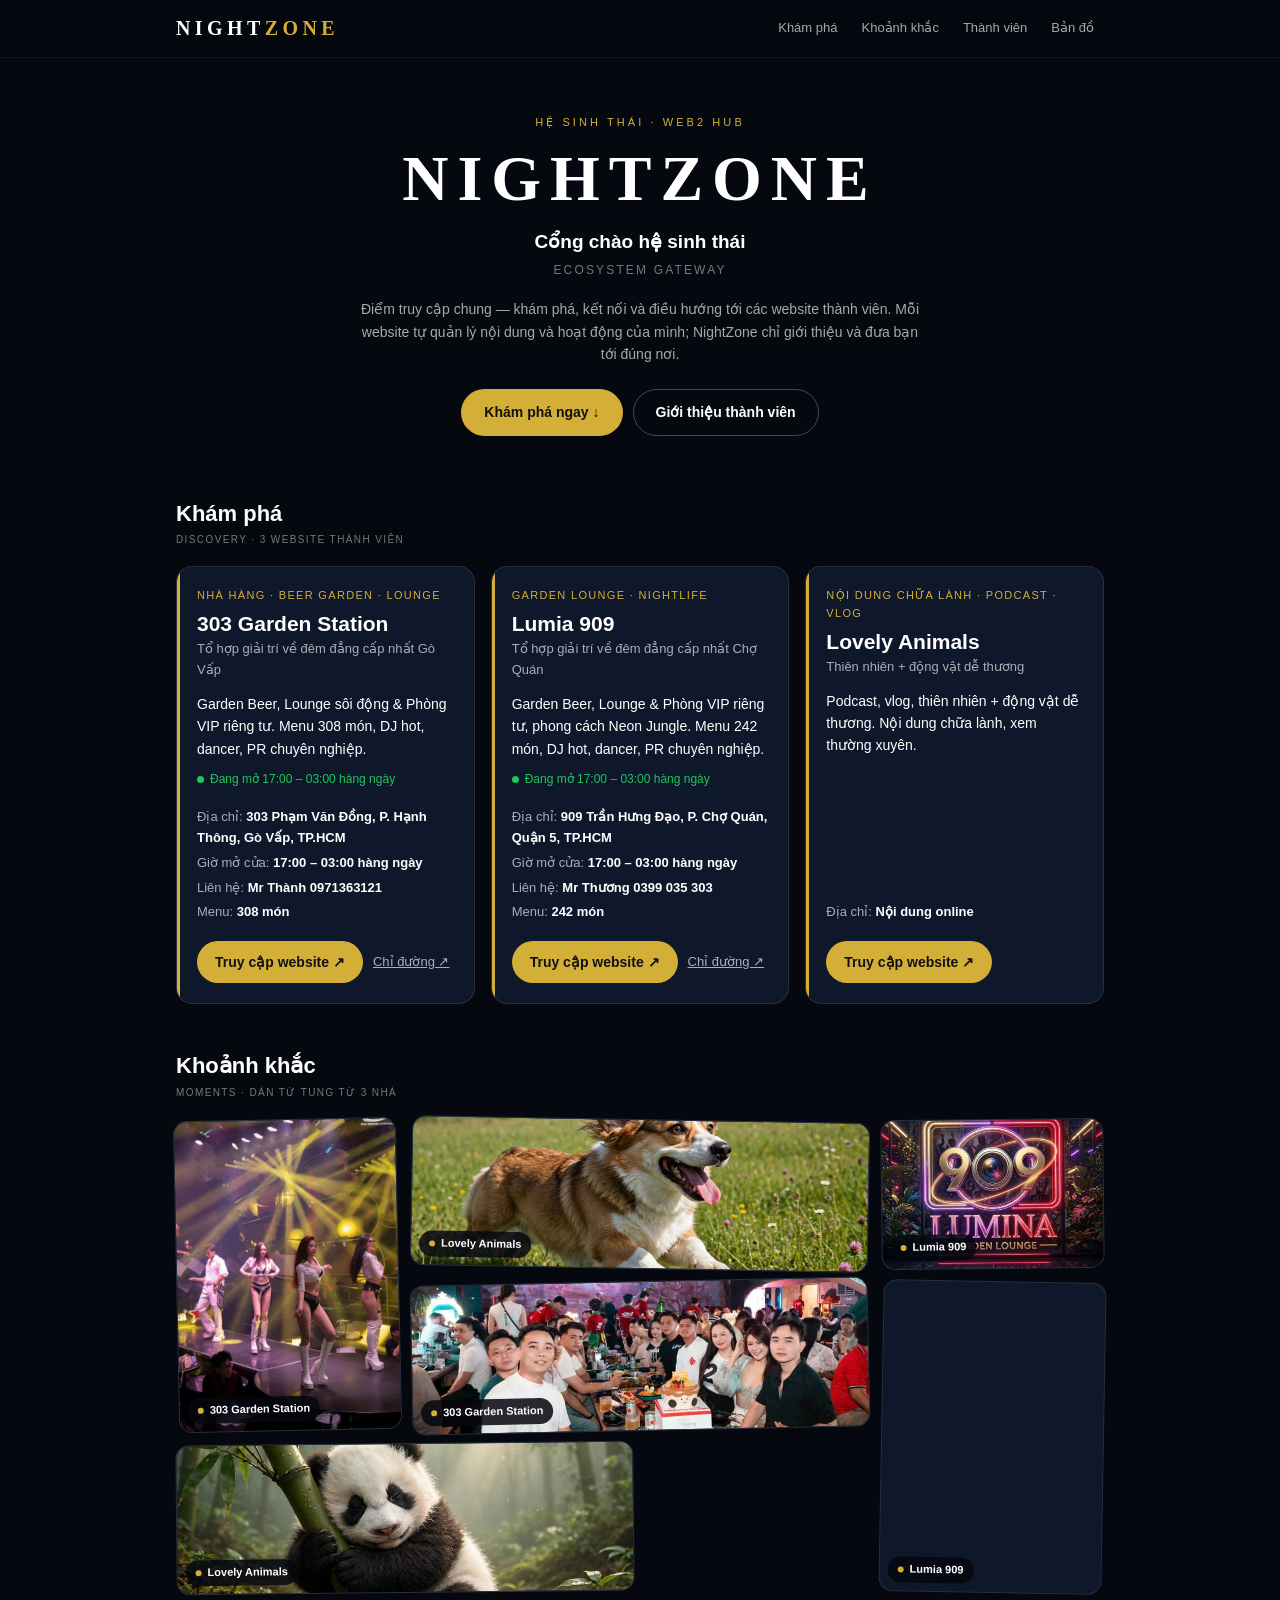
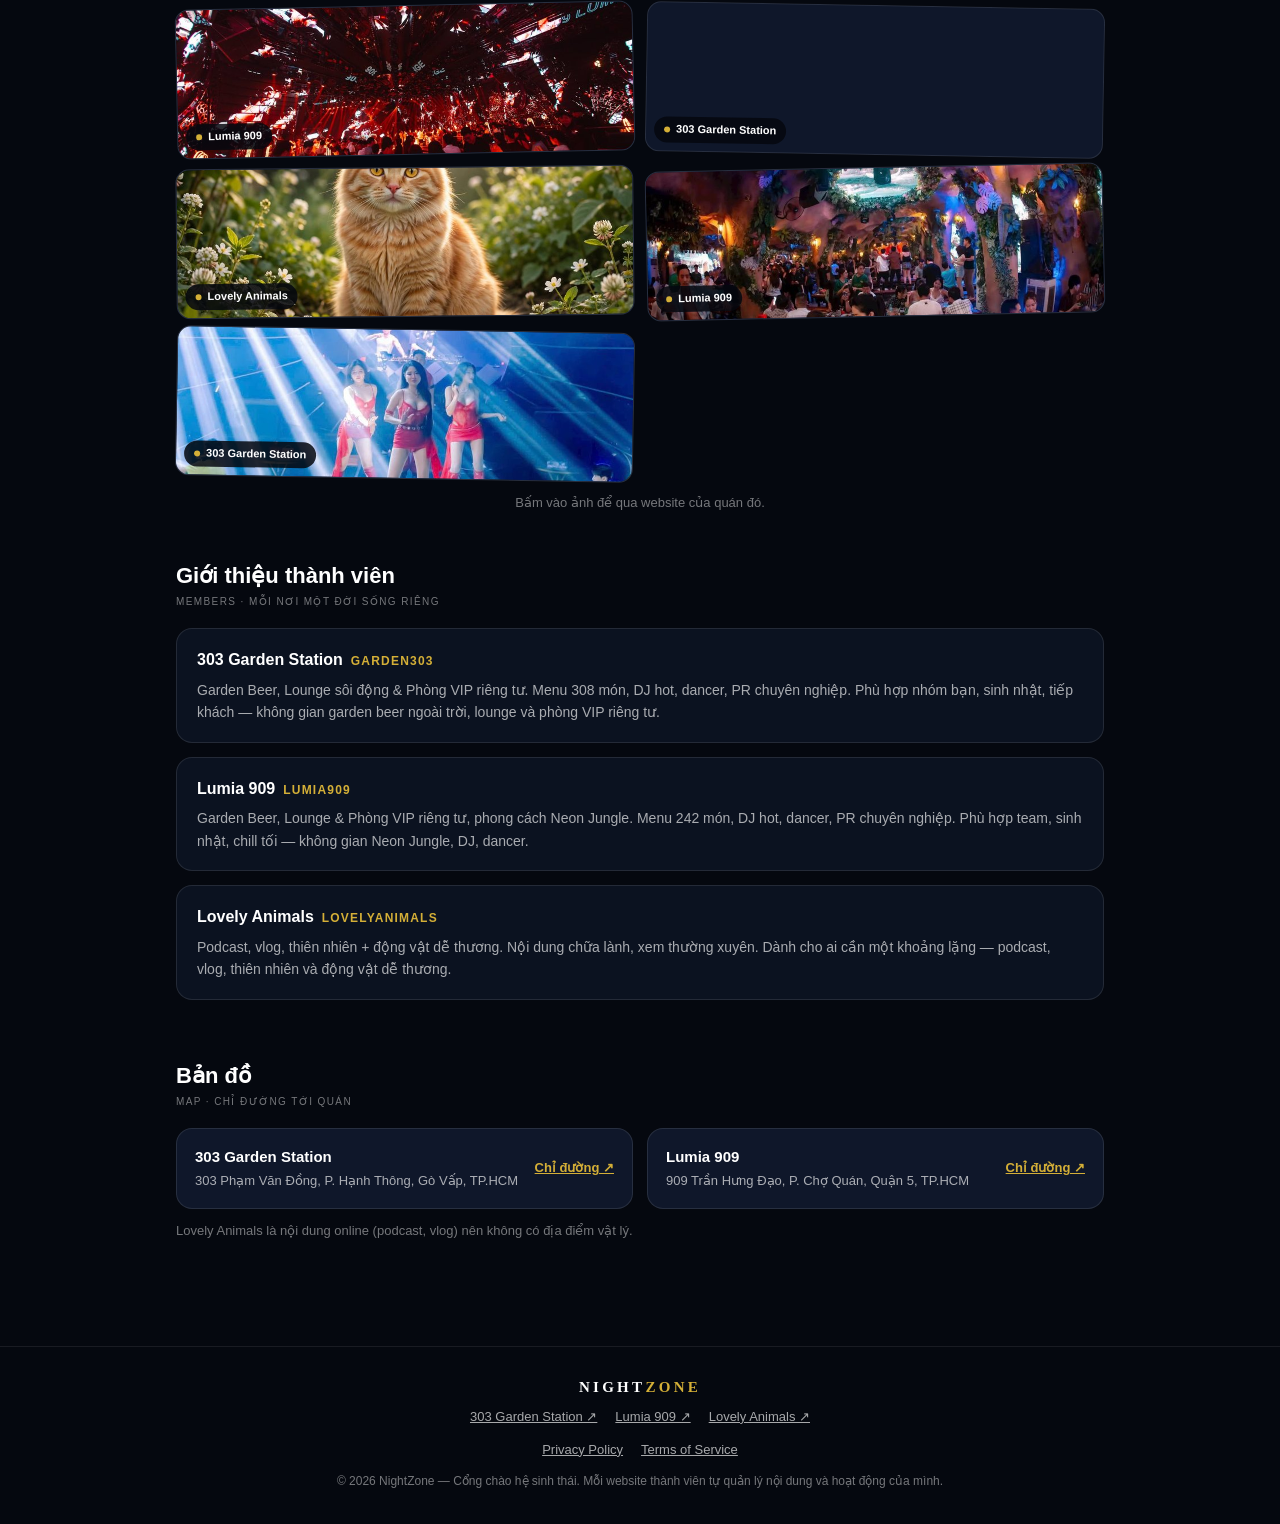
==== public/index.html @ 1393657a "NightZone T1: them collage Khoanh khac" ====
<!DOCTYPE html>
<html lang="vi">
<head>
<meta charset="UTF-8">
<meta name="viewport" content="width=device-width, initial-scale=1">
<title>NightZone — Cổng chào hệ sinh thái</title>
<meta name="description" content="NightZone là điểm truy cập chung — khám phá, kết nối và điều hướng tới 303 Garden Station, Lumia 909 và Lovely Animals.">
<meta property="og:title" content="NightZone — Cổng chào hệ sinh thái">
<meta property="og:description" content="Khám phá, kết nối và điều hướng tới 303 Garden Station, Lumia 909 và Lovely Animals.">
<meta property="og:type" content="website">
<link rel="icon" href="data:image/svg+xml,%3Csvg xmlns='http://www.w3.org/2000/svg' viewBox='0 0 64 64'%3E%3Crect width='64' height='64' rx='12' fill='%2305080f'/%3E%3Ctext x='32' y='42' font-family='Georgia,serif' font-size='26' font-weight='bold' fill='%23d4af37' text-anchor='middle'%3ENZ%3C/text%3E%3C/svg%3E">
<link rel="stylesheet" href="css/main.css">
</head>
<body>
<header class="nz-header">
  <div class="nz-header-inner">
    <a class="nz-logo" href="#">NIGHT<span>ZONE</span></a>
    <nav class="nz-nav">
      <a href="#kham-pha">Khám phá</a>
      <a href="#khoanh-khac">Khoảnh khắc</a>
      <a href="#thanh-vien">Thành viên</a>
      <a href="#ban-do">Bản đồ</a>
    </nav>
  </div>
</header>

<main class="nz-main">
  <!-- Hero -->
  <section class="nz-hero">
    <div class="nz-hero-eyebrow">Hệ sinh thái · Web2 Hub</div>
    <h1>NIGHTZONE</h1>
    <div class="nz-hero-tagline">Cổng chào hệ sinh thái</div>
    <div class="nz-hero-tagline-en">Ecosystem Gateway</div>
    <p class="nz-hero-intro">Điểm truy cập chung — khám phá, kết nối và điều hướng tới các website thành viên. Mỗi website tự quản lý nội dung và hoạt động của mình; NightZone chỉ giới thiệu và đưa bạn tới đúng nơi.</p>
    <div class="nz-hero-cta">
      <a class="nz-btn nz-btn-gold" href="#kham-pha">Khám phá ngay ↓</a>
      <a class="nz-btn nz-btn-ghost" href="#thanh-vien">Giới thiệu thành viên</a>
    </div>
  </section>

  <!-- Discovery: 3 member cards -->
  <section class="nz-section" id="kham-pha">
    <h2 class="nz-sec-title">Khám phá</h2>
    <div class="nz-sec-sub">Discovery · 3 website thành viên</div>
    <div class="nz-cards" id="nz-cards">
      <p style="color:rgba(255,255,255,.65);font-size:14px;">Đang tải danh sách thành viên…</p>
    </div>
  </section>

  <!-- Moments: scattered collage from the 3 members' libraries -->
  <section class="nz-section" id="khoanh-khac">
    <h2 class="nz-sec-title">Khoảnh khắc</h2>
    <div class="nz-sec-sub">Moments · Dán tứ tung từ 3 nhà</div>
    <div class="nz-collage" id="nz-collage"></div>
    <p class="nz-collage-note">Bấm vào ảnh để qua website của quán đó.</p>
  </section>

  <!-- Member introduction -->
  <section class="nz-section" id="thanh-vien">
    <h2 class="nz-sec-title">Giới thiệu thành viên</h2>
    <div class="nz-sec-sub">Members · Mỗi nơi một đời sống riêng</div>
    <div id="nz-intro"></div>
  </section>

  <!-- Map: simple Google Maps links for the 2 venues -->
  <section class="nz-section" id="ban-do">
    <h2 class="nz-sec-title">Bản đồ</h2>
    <div class="nz-sec-sub">Map · Chỉ đường tới quán</div>
    <div class="nz-map-list" id="nz-map-list"></div>
    <p class="nz-map-note">Lovely Animals là nội dung online (podcast, vlog) nên không có địa điểm vật lý.</p>
  </section>
</main>

<footer class="nz-footer">
  <div class="nz-footer-brand">NIGHT<span>ZONE</span></div>
  <div class="nz-footer-links">
    <a href="https://gardenstation303-mainnet.vercel.app" target="_blank" rel="noopener noreferrer">303 Garden Station ↗</a>
    <a href="https://lumia909.vercel.app" target="_blank" rel="noopener noreferrer">Lumia 909 ↗</a>
    <a href="https://tnkh160389githubio.vercel.app" target="_blank" rel="noopener noreferrer">Lovely Animals ↗</a>
  </div>
  <div class="nz-footer-links">
    <a href="privacy.html">Privacy Policy</a>
    <a href="terms.html">Terms of Service</a>
  </div>
  <p>© 2026 NightZone — Cổng chào hệ sinh thái. Mỗi website thành viên tự quản lý nội dung và hoạt động của mình.</p>
</footer>

<script src="js/main.js"></script>
</body>
</html>
---- public/css/main.css ----
/* NightZone Tầng 1 — Hub welcome gate.
   Custom CSS, NO Tailwind (no purge risk). Mobile-first.
   Neutral theme: dark navy base + calm gold accent.
   NOT Garden red, NOT Lumia neon jungle. */
:root {
  --bg: #05080f;
  --bg-soft: #0b1220;
  --card: #0f172a;
  --card-border: rgba(255, 255, 255, 0.10);
  --gold: #d4af37;
  --gold-soft: rgba(212, 175, 55, 0.14);
  --text: #ffffff;
  --muted: rgba(255, 255, 255, 0.65);
  --muted-2: rgba(255, 255, 255, 0.45);
  --green: #22c55e;
  --radius: 16px;
}
* { box-sizing: border-box; margin: 0; padding: 0; }
html { scroll-behavior: smooth; }
body {
  background-color: var(--bg);
  color: var(--text);
  font-family: -apple-system, BlinkMacSystemFont, "Segoe UI", Roboto, "Helvetica Neue", Arial, sans-serif;
  font-size: 15px;
  line-height: 1.6;
  -webkit-font-smoothing: antialiased;
}
a { color: inherit; text-decoration: none; }
a:focus-visible, button:focus-visible { outline: 2px solid var(--gold); outline-offset: 2px; }

/* ---------- Header ---------- */
.nz-header {
  position: sticky;
  top: 0;
  z-index: 50;
  background: rgba(5, 8, 15, 0.92);
  border-bottom: 1px solid rgba(255, 255, 255, 0.08);
}
.nz-header-inner {
  max-width: 960px;
  margin: 0 auto;
  padding: 12px 16px;
  display: flex;
  align-items: center;
  justify-content: space-between;
  gap: 12px;
}
.nz-logo {
  font-family: Georgia, "Times New Roman", serif;
  font-size: 20px;
  font-weight: 700;
  letter-spacing: 0.22em;
  color: var(--text);
  white-space: nowrap;
}
.nz-logo span { color: var(--gold); }
.nz-nav { display: flex; gap: 4px; }
.nz-nav a {
  padding: 6px 10px;
  border-radius: 999px;
  font-size: 13px;
  color: var(--muted);
}
.nz-nav a:hover { color: var(--text); background: rgba(255, 255, 255, 0.06); }

/* ---------- Layout ---------- */
.nz-main { max-width: 960px; margin: 0 auto; padding: 0 16px 48px; }
.nz-section { padding: 40px 0 8px; }
.nz-sec-title {
  font-size: 20px;
  font-weight: 700;
  line-height: 1.3;
  margin-bottom: 4px;
}
.nz-sec-sub {
  font-size: 10px;
  letter-spacing: 0.14em;
  text-transform: uppercase;
  color: var(--muted-2);
  margin-bottom: 18px;
}

/* ---------- Hero ---------- */
.nz-hero { text-align: center; padding: 56px 0 24px; }
.nz-hero-eyebrow {
  font-size: 11px;
  letter-spacing: 0.28em;
  text-transform: uppercase;
  color: var(--gold);
  margin-bottom: 14px;
}
.nz-hero h1 {
  font-family: Georgia, "Times New Roman", serif;
  font-size: 44px;
  line-height: 1.05;
  letter-spacing: 0.14em;
  font-weight: 700;
}
.nz-hero-tagline {
  margin-top: 14px;
  font-size: 17px;
  font-weight: 600;
}
.nz-hero-tagline-en {
  margin-top: 4px;
  font-size: 12px;
  letter-spacing: 0.18em;
  text-transform: uppercase;
  color: var(--muted-2);
}
.nz-hero-intro {
  margin: 18px auto 0;
  max-width: 560px;
  font-size: 14px;
  color: var(--muted);
}
.nz-hero-cta { margin-top: 24px; display: flex; gap: 10px; justify-content: center; flex-wrap: wrap; }
.nz-btn {
  display: inline-block;
  padding: 11px 22px;
  border-radius: 999px;
  font-size: 14px;
  font-weight: 600;
  border: 1px solid transparent;
  cursor: pointer;
}
.nz-btn-gold { background: var(--gold); color: #111111; }
.nz-btn-ghost { border-color: rgba(255, 255, 255, 0.25); color: var(--text); }
.nz-btn-ghost:hover { border-color: var(--gold); color: var(--gold); }

/* ---------- Member cards ---------- */
.nz-cards {
  display: grid;
  grid-template-columns: 1fr;
  gap: 16px;
}
.nz-card {
  background: var(--card);
  border: 1px solid var(--card-border);
  border-radius: var(--radius);
  padding: 20px;
  display: flex;
  flex-direction: column;
  position: relative;
  overflow: hidden;
}
.nz-card::before {
  content: "";
  position: absolute;
  left: 0; top: 0; bottom: 0;
  width: 3px;
  background: var(--gold);
}
.nz-card-cat {
  font-size: 11px;
  letter-spacing: 0.12em;
  text-transform: uppercase;
  color: var(--gold);
  margin-bottom: 6px;
}
.nz-card h3 { font-size: 21px; font-weight: 700; line-height: 1.25; }
.nz-card-tagline { font-size: 13px; color: var(--muted); margin-top: 2px; }
.nz-card-intro { font-size: 14px; color: var(--text); margin-top: 12px; flex: 1; }
.nz-card-facts { margin-top: 14px; font-size: 13px; color: var(--muted); }
.nz-card-facts div { margin-top: 4px; }
.nz-card-facts b { color: var(--text); font-weight: 600; }
.nz-card-actions { margin-top: 18px; display: flex; gap: 10px; flex-wrap: wrap; align-items: center; }
.nz-card-visit {
  display: inline-block;
  padding: 10px 18px;
  border-radius: 999px;
  background: var(--gold);
  color: #111111;
  font-size: 14px;
  font-weight: 700;
}
.nz-card-maps {
  font-size: 13px;
  color: var(--muted);
  text-decoration: underline;
}
.nz-card-maps:hover { color: var(--gold); }
.nz-open {
  display: inline-flex;
  align-items: center;
  gap: 6px;
  font-size: 12px;
  color: var(--green);
  margin-top: 10px;
}
.nz-open-dot {
  width: 7px; height: 7px;
  border-radius: 50%;
  background: var(--green);
  display: inline-block;
}

/* ---------- Member intro ---------- */
.nz-intro-block {
  background: var(--bg-soft);
  border: 1px solid var(--card-border);
  border-radius: var(--radius);
  padding: 18px 20px;
  margin-bottom: 14px;
}
.nz-intro-block h3 { font-size: 16px; font-weight: 700; }
.nz-intro-block h3 span { color: var(--gold); font-size: 12px; letter-spacing: 0.1em; text-transform: uppercase; margin-left: 8px; }
.nz-intro-block p { font-size: 14px; color: var(--muted); margin-top: 6px; }

/* ---------- Map ---------- */
.nz-map-list { display: grid; grid-template-columns: 1fr; gap: 14px; }
.nz-map-item {
  display: flex;
  align-items: center;
  justify-content: space-between;
  gap: 12px;
  background: var(--card);
  border: 1px solid var(--card-border);
  border-radius: var(--radius);
  padding: 16px 18px;
}
.nz-map-item h3 { font-size: 15px; font-weight: 700; }
.nz-map-item p { font-size: 13px; color: var(--muted); margin-top: 2px; }
.nz-map-link {
  flex-shrink: 0;
  font-size: 13px;
  font-weight: 600;
  color: var(--gold);
  text-decoration: underline;
  white-space: nowrap;
}
.nz-map-note { font-size: 13px; color: var(--muted-2); margin-top: 12px; }

/* ---------- Moments collage (scattered, playful) ---------- */
.nz-collage {
  display: grid;
  grid-template-columns: repeat(2, 1fr);
  grid-auto-rows: 120px;
  grid-auto-flow: dense;
  gap: 10px;
}
.nz-col-item {
  position: relative;
  display: block;
  overflow: hidden;
  border-radius: 14px;
  border: 1px solid var(--card-border);
  background: var(--card);
  transition: transform 0.25s ease;
}
.nz-col-item img, .nz-col-item video {
  width: 100%;
  height: 100%;
  object-fit: cover;
  display: block;
}
.nz-col-item.col-tall { grid-row: span 2; }
.nz-col-item.col-wide { grid-column: span 2; }
.nz-col-item:nth-child(3n+1) { transform: rotate(-1.2deg); }
.nz-col-item:nth-child(3n+2) { transform: rotate(1deg); }
.nz-col-item:nth-child(3n) { transform: rotate(-0.6deg); }
.nz-col-item:hover, .nz-col-item:focus-visible { transform: rotate(0deg) scale(1.02); z-index: 2; border-color: var(--gold); }
.nz-col-label {
  position: absolute;
  left: 8px;
  bottom: 8px;
  display: inline-flex;
  align-items: center;
  gap: 6px;
  padding: 4px 10px;
  border-radius: 999px;
  background: rgba(5, 8, 15, 0.85);
  color: var(--text);
  font-size: 11px;
  font-weight: 600;
  white-space: nowrap;
}
.nz-col-label::before {
  content: "";
  width: 6px;
  height: 6px;
  border-radius: 50%;
  background: var(--gold);
  flex-shrink: 0;
}
.nz-collage-note { font-size: 13px; color: var(--muted-2); margin-top: 14px; text-align: center; }

/* ---------- Footer ---------- */
.nz-footer {
  border-top: 1px solid rgba(255, 255, 255, 0.08);
  margin-top: 48px;
  padding: 28px 16px 32px;
  text-align: center;
}
.nz-footer-links { display: flex; gap: 18px; justify-content: center; flex-wrap: wrap; margin-bottom: 12px; }
.nz-footer-links a { font-size: 13px; color: var(--muted); text-decoration: underline; }
.nz-footer-links a:hover { color: var(--gold); }
.nz-footer p { font-size: 12px; color: var(--muted-2); }
.nz-footer-brand {
  font-family: Georgia, "Times New Roman", serif;
  letter-spacing: 0.22em;
  font-size: 15px;
  font-weight: 700;
  margin-bottom: 8px;
}
.nz-footer-brand span { color: var(--gold); }

/* ---------- Desktop ---------- */
@media (min-width: 768px) {
  body { font-size: 16px; }
  .nz-hero h1 { font-size: 64px; }
  .nz-hero-tagline { font-size: 19px; }
  .nz-cards { grid-template-columns: repeat(3, 1fr); }
  .nz-collage { grid-template-columns: repeat(4, 1fr); grid-auto-rows: 150px; gap: 12px; }
  .nz-map-list { grid-template-columns: repeat(2, 1fr); }
  .nz-sec-title { font-size: 22px; }
}
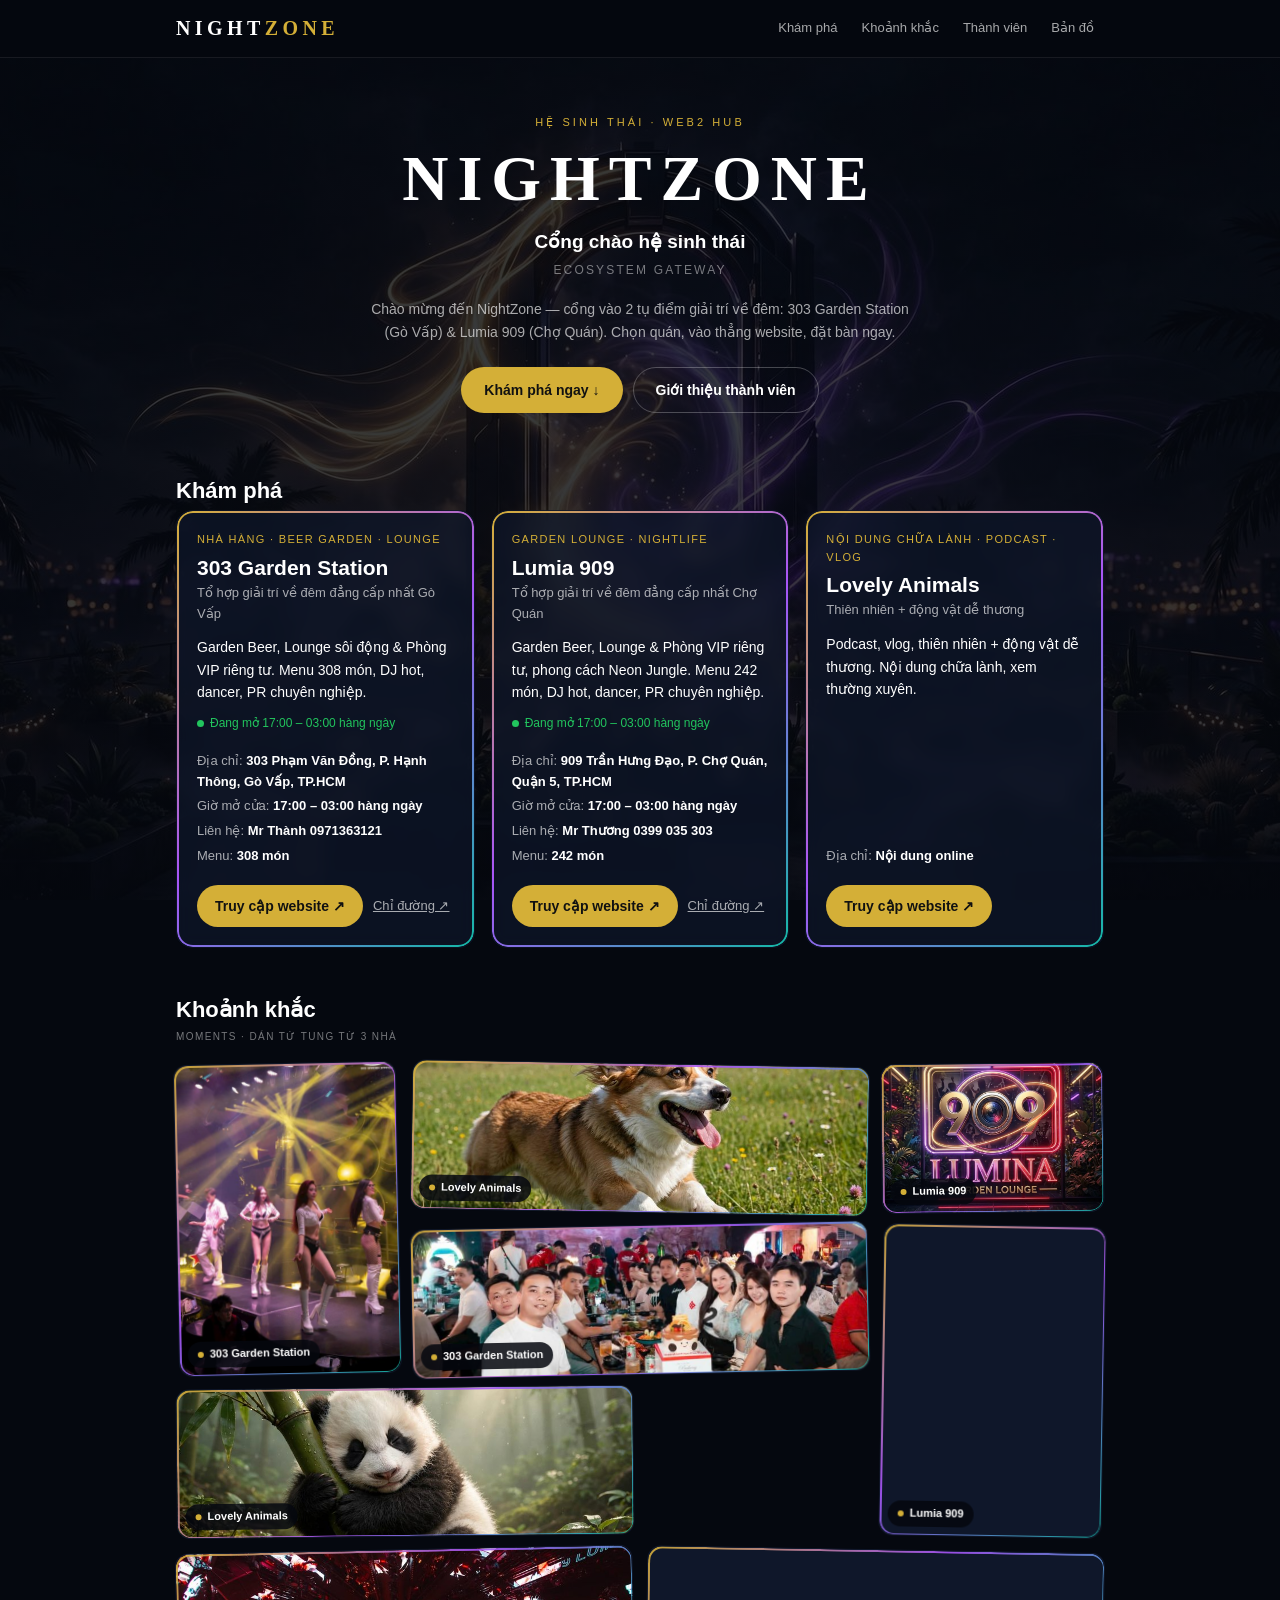
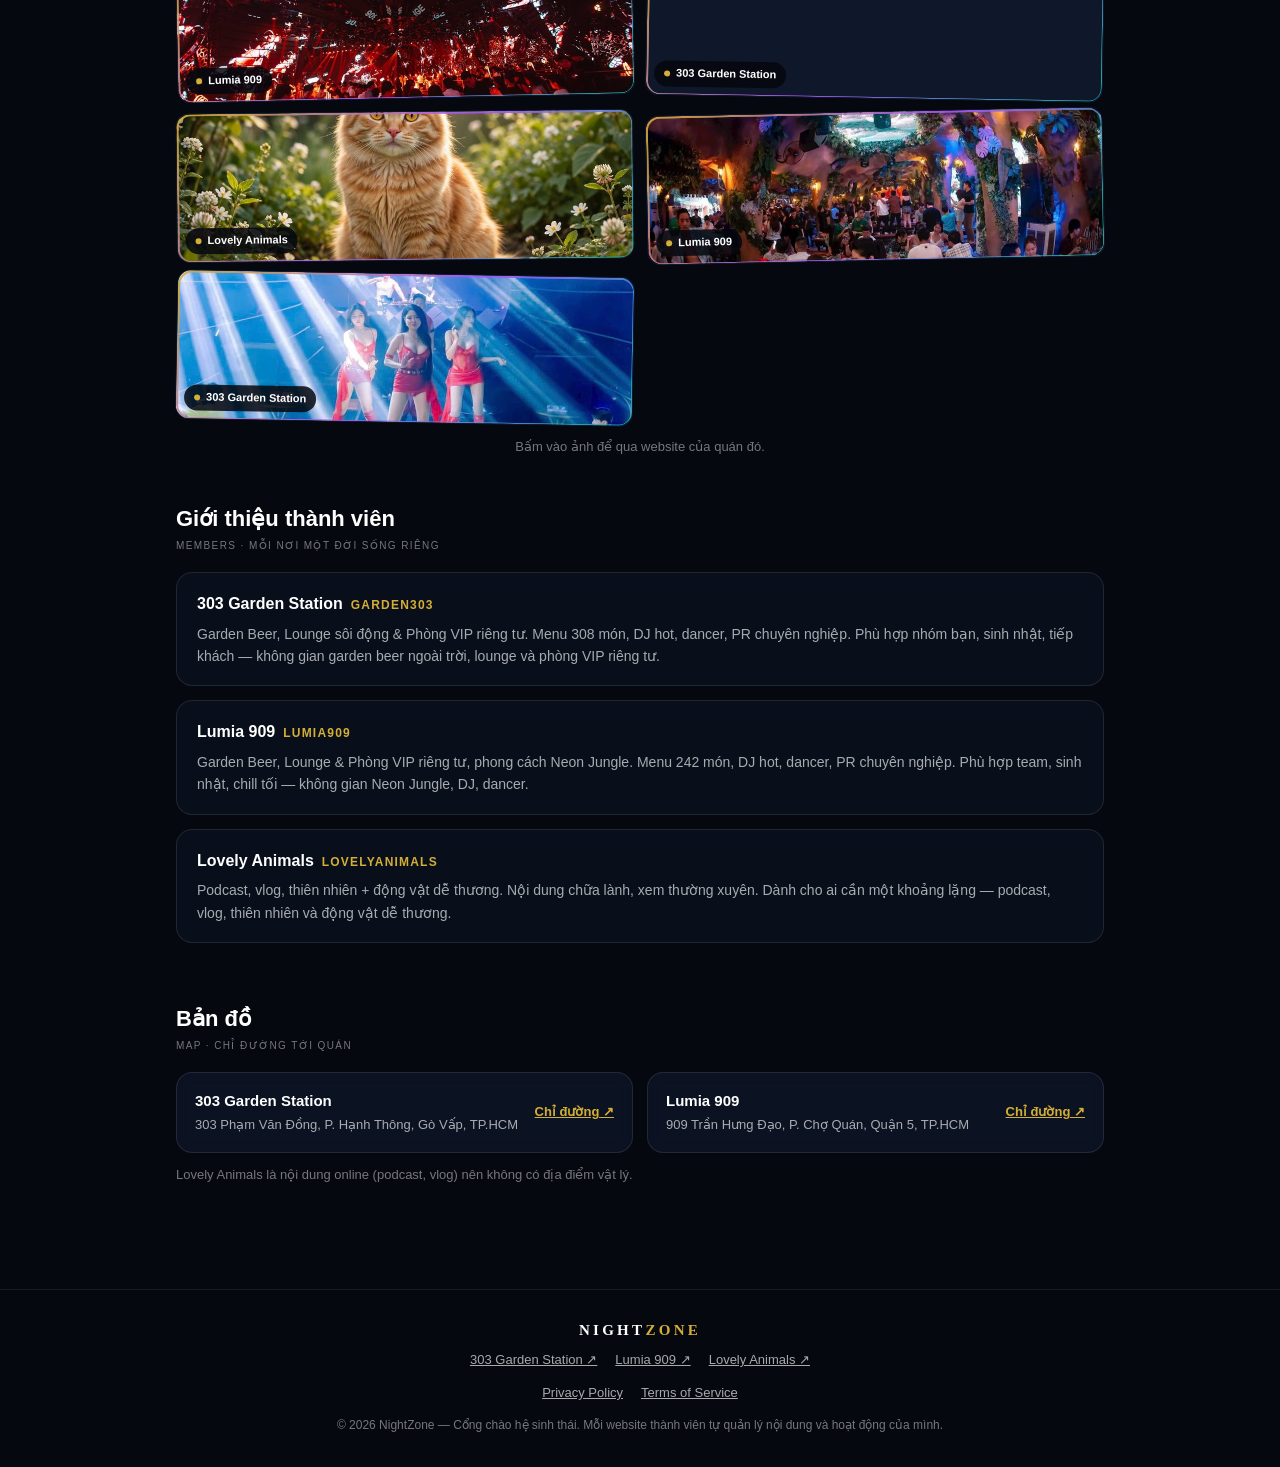
==== commit f7daab18: "NightZone T1: hinh nen + vien gradient + chao mung 2 quan + effect chu" ====
--- a/public/index.html
+++ b/public/index.html
@@ -31,7 +31,7 @@
     <h1>NIGHTZONE</h1>
     <div class="nz-hero-tagline">Cổng chào hệ sinh thái</div>
     <div class="nz-hero-tagline-en">Ecosystem Gateway</div>
-    <p class="nz-hero-intro">Điểm truy cập chung — khám phá, kết nối và điều hướng tới các website thành viên. Mỗi website tự quản lý nội dung và hoạt động của mình; NightZone chỉ giới thiệu và đưa bạn tới đúng nơi.</p>
+    <p class="nz-hero-intro">Chào mừng đến NightZone — cổng vào 2 tụ điểm giải trí về đêm: 303 Garden Station (Gò Vấp) &amp; Lumia 909 (Chợ Quán). Chọn quán, vào thẳng website, đặt bàn ngay.</p>
     <div class="nz-hero-cta">
       <a class="nz-btn nz-btn-gold" href="#kham-pha">Khám phá ngay ↓</a>
       <a class="nz-btn nz-btn-ghost" href="#thanh-vien">Giới thiệu thành viên</a>
@@ -41,7 +41,6 @@
   <!-- Discovery: 3 member cards -->
   <section class="nz-section" id="kham-pha">
     <h2 class="nz-sec-title">Khám phá</h2>
-    <div class="nz-sec-sub">Discovery · 3 website thành viên</div>
     <div class="nz-cards" id="nz-cards">
       <p style="color:rgba(255,255,255,.65);font-size:14px;">Đang tải danh sách thành viên…</p>
     </div>
--- a/public/css/main.css
+++ b/public/css/main.css
@@ -19,6 +19,11 @@
 html { scroll-behavior: smooth; }
 body {
   background-color: var(--bg);
+  background-image: linear-gradient(rgba(5, 8, 15, 0.80), rgba(5, 8, 15, 0.80)), url("../images/bg-nightzone.jpg");
+  background-size: cover;
+  background-position: center;
+  background-attachment: fixed;
+  background-repeat: no-repeat;
   color: var(--text);
   font-family: -apple-system, BlinkMacSystemFont, "Segoe UI", Roboto, "Helvetica Neue", Arial, sans-serif;
   font-size: 15px;
@@ -72,6 +77,11 @@
   line-height: 1.3;
   margin-bottom: 4px;
 }
+/* Section titles reveal on scroll (JS adds .reveal then .in via
+   IntersectionObserver). Hidden state is applied by JS only, so
+   no-JS still shows the titles. */
+.nz-sec-title.reveal { opacity: 0; transform: translateY(12px); transition: opacity 0.7s ease, transform 0.7s ease; }
+.nz-sec-title.reveal.in { opacity: 1; transform: translateY(0); }
 .nz-sec-sub {
   font-size: 10px;
   letter-spacing: 0.14em;
@@ -95,6 +105,12 @@
   line-height: 1.05;
   letter-spacing: 0.14em;
   font-weight: 700;
+  animation: nz-glow 4s ease-in-out infinite;
+}
+/* Gentle glow pulse + letter-spacing breathing (slow 4s cycle, no strobe). */
+@keyframes nz-glow {
+  0%, 100% { text-shadow: 0 0 16px rgba(212, 175, 55, 0.22); letter-spacing: 0.14em; }
+  50% { text-shadow: 0 0 34px rgba(212, 175, 55, 0.5); letter-spacing: 0.18em; }
 }
 .nz-hero-tagline {
   margin-top: 14px;
@@ -113,6 +129,12 @@
   max-width: 560px;
   font-size: 14px;
   color: var(--muted);
+  animation: nz-rise 0.9s ease-out both;
+}
+/* Welcome text fades in and slides up on load (once, moderate speed). */
+@keyframes nz-rise {
+  from { opacity: 0; transform: translateY(14px); }
+  to { opacity: 1; transform: translateY(0); }
 }
 .nz-hero-cta { margin-top: 24px; display: flex; gap: 10px; justify-content: center; flex-wrap: wrap; }
 .nz-btn {
@@ -135,8 +157,10 @@
   gap: 16px;
 }
 .nz-card {
-  background: var(--card);
-  border: 1px solid var(--card-border);
+  background: rgba(15, 23, 42, 0.72);
+  -webkit-backdrop-filter: blur(8px);
+  backdrop-filter: blur(8px);
+  border: 1px solid transparent;
   border-radius: var(--radius);
   padding: 20px;
   display: flex;
@@ -144,12 +168,20 @@
   position: relative;
   overflow: hidden;
 }
-.nz-card::before {
+/* Always-visible gradient border (Lumia ::after + mask technique).
+   Gold -> purple -> teal: neutral NightZone accent, kept consistent site-wide. */
+.nz-card::after {
   content: "";
   position: absolute;
-  left: 0; top: 0; bottom: 0;
-  width: 3px;
-  background: var(--gold);
+  inset: 0;
+  border-radius: var(--radius);
+  padding: 2px;
+  background: linear-gradient(135deg, #d4af37, #a855f7, #14b8a6);
+  -webkit-mask: linear-gradient(#fff 0 0) content-box, linear-gradient(#fff 0 0);
+  -webkit-mask-composite: xor;
+  mask: linear-gradient(#fff 0 0) content-box, linear-gradient(#fff 0 0);
+  mask-composite: exclude;
+  pointer-events: none;
 }
 .nz-card-cat {
   font-size: 11px;
@@ -197,7 +229,9 @@
 
 /* ---------- Member intro ---------- */
 .nz-intro-block {
-  background: var(--bg-soft);
+  background: rgba(11, 18, 32, 0.72);
+  -webkit-backdrop-filter: blur(8px);
+  backdrop-filter: blur(8px);
   border: 1px solid var(--card-border);
   border-radius: var(--radius);
   padding: 18px 20px;
@@ -214,7 +248,9 @@
   align-items: center;
   justify-content: space-between;
   gap: 12px;
-  background: var(--card);
+  background: rgba(15, 23, 42, 0.72);
+  -webkit-backdrop-filter: blur(8px);
+  backdrop-filter: blur(8px);
   border: 1px solid var(--card-border);
   border-radius: var(--radius);
   padding: 16px 18px;
@@ -244,9 +280,23 @@
   display: block;
   overflow: hidden;
   border-radius: 14px;
-  border: 1px solid var(--card-border);
+  border: 1px solid transparent;
   background: var(--card);
   transition: transform 0.25s ease;
+}
+/* Subtle always-visible gradient frame, same palette as the member cards. */
+.nz-col-item::after {
+  content: "";
+  position: absolute;
+  inset: 0;
+  border-radius: 14px;
+  padding: 1.5px;
+  background: linear-gradient(135deg, rgba(212, 175, 55, 0.9), rgba(168, 85, 247, 0.9), rgba(20, 184, 166, 0.9));
+  -webkit-mask: linear-gradient(#fff 0 0) content-box, linear-gradient(#fff 0 0);
+  -webkit-mask-composite: xor;
+  mask: linear-gradient(#fff 0 0) content-box, linear-gradient(#fff 0 0);
+  mask-composite: exclude;
+  pointer-events: none;
 }
 .nz-col-item img, .nz-col-item video {
   width: 100%;
@@ -259,7 +309,7 @@
 .nz-col-item:nth-child(3n+1) { transform: rotate(-1.2deg); }
 .nz-col-item:nth-child(3n+2) { transform: rotate(1deg); }
 .nz-col-item:nth-child(3n) { transform: rotate(-0.6deg); }
-.nz-col-item:hover, .nz-col-item:focus-visible { transform: rotate(0deg) scale(1.02); z-index: 2; border-color: var(--gold); }
+.nz-col-item:hover, .nz-col-item:focus-visible { transform: rotate(0deg) scale(1.02); z-index: 2; }
 .nz-col-label {
   position: absolute;
   left: 8px;
@@ -315,3 +365,11 @@
   .nz-map-list { grid-template-columns: repeat(2, 1fr); }
   .nz-sec-title { font-size: 22px; }
 }
+
+/* ---------- Reduced motion ---------- */
+@media (prefers-reduced-motion: reduce) {
+  html { scroll-behavior: auto; }
+  .nz-hero h1, .nz-hero-intro { animation: none; }
+  .nz-sec-title.reveal { opacity: 1; transform: none; transition: none; }
+  .nz-col-item { transition: none; }
+}
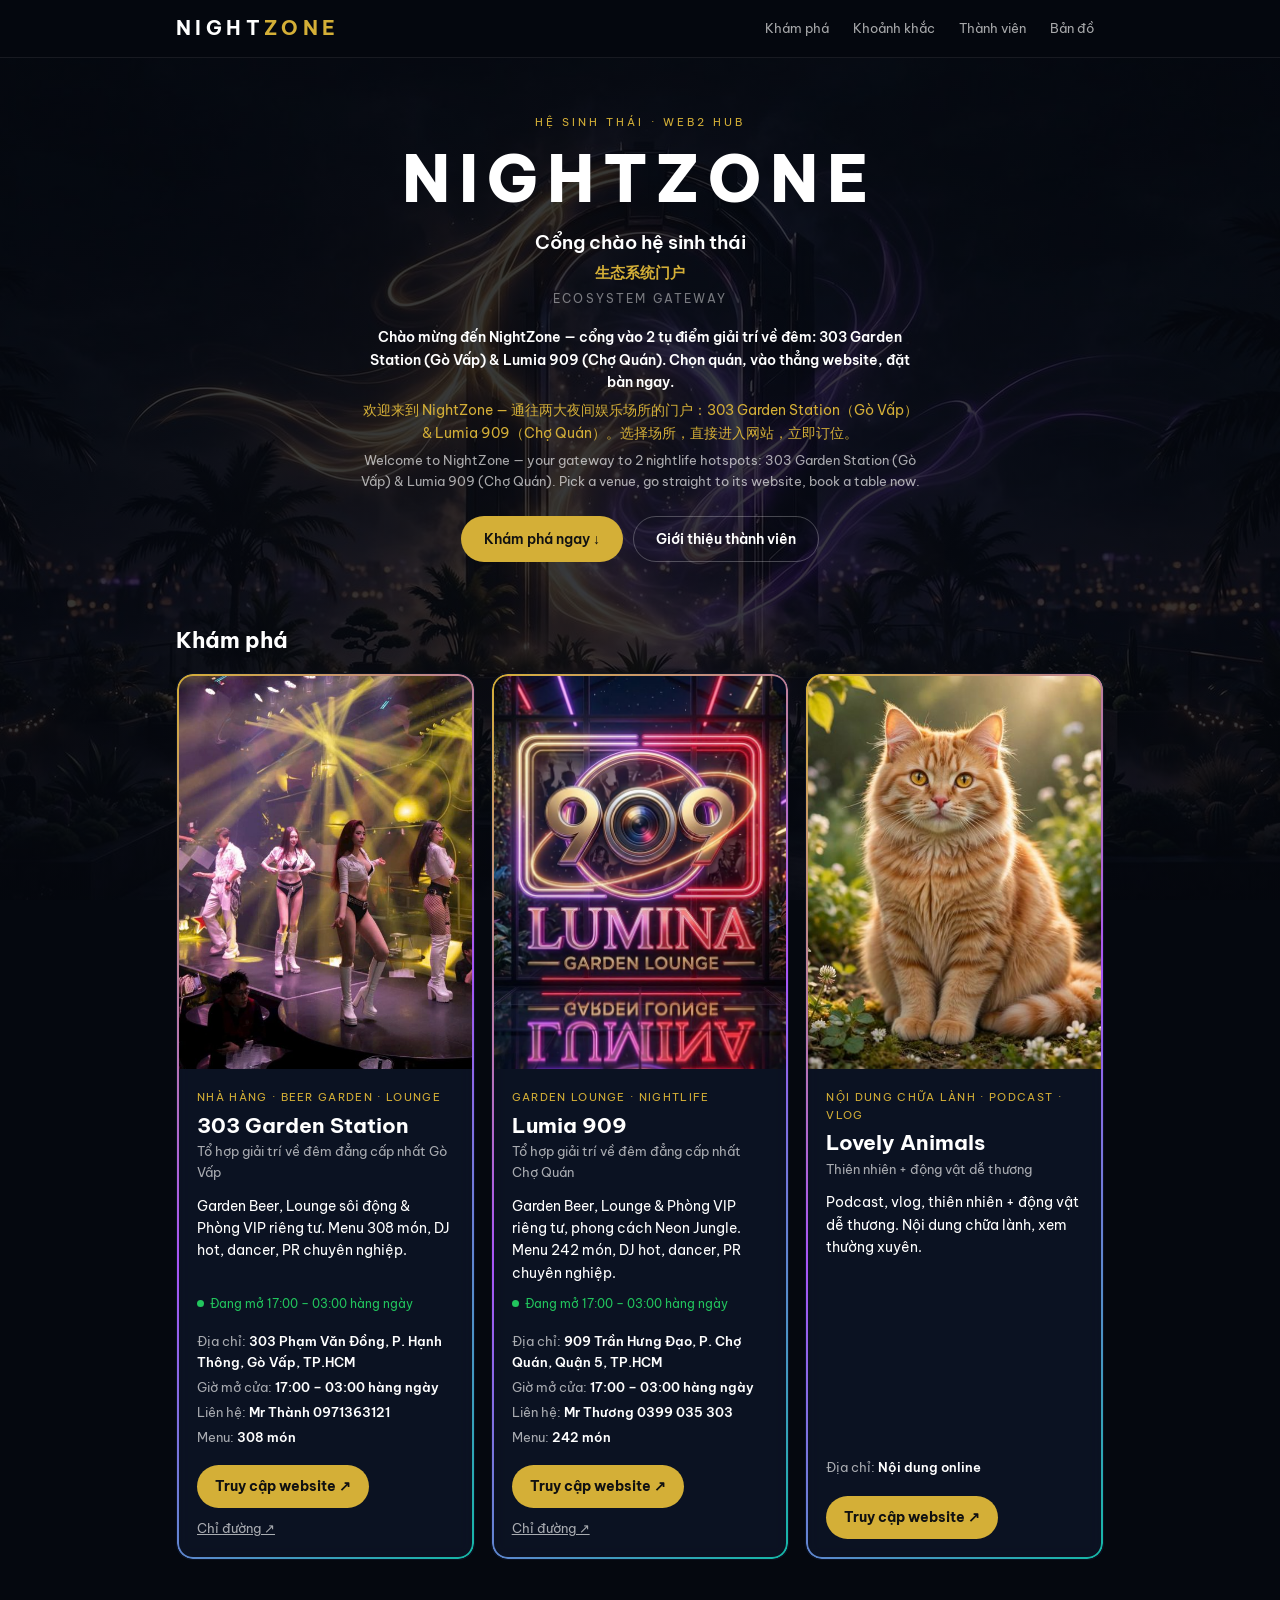
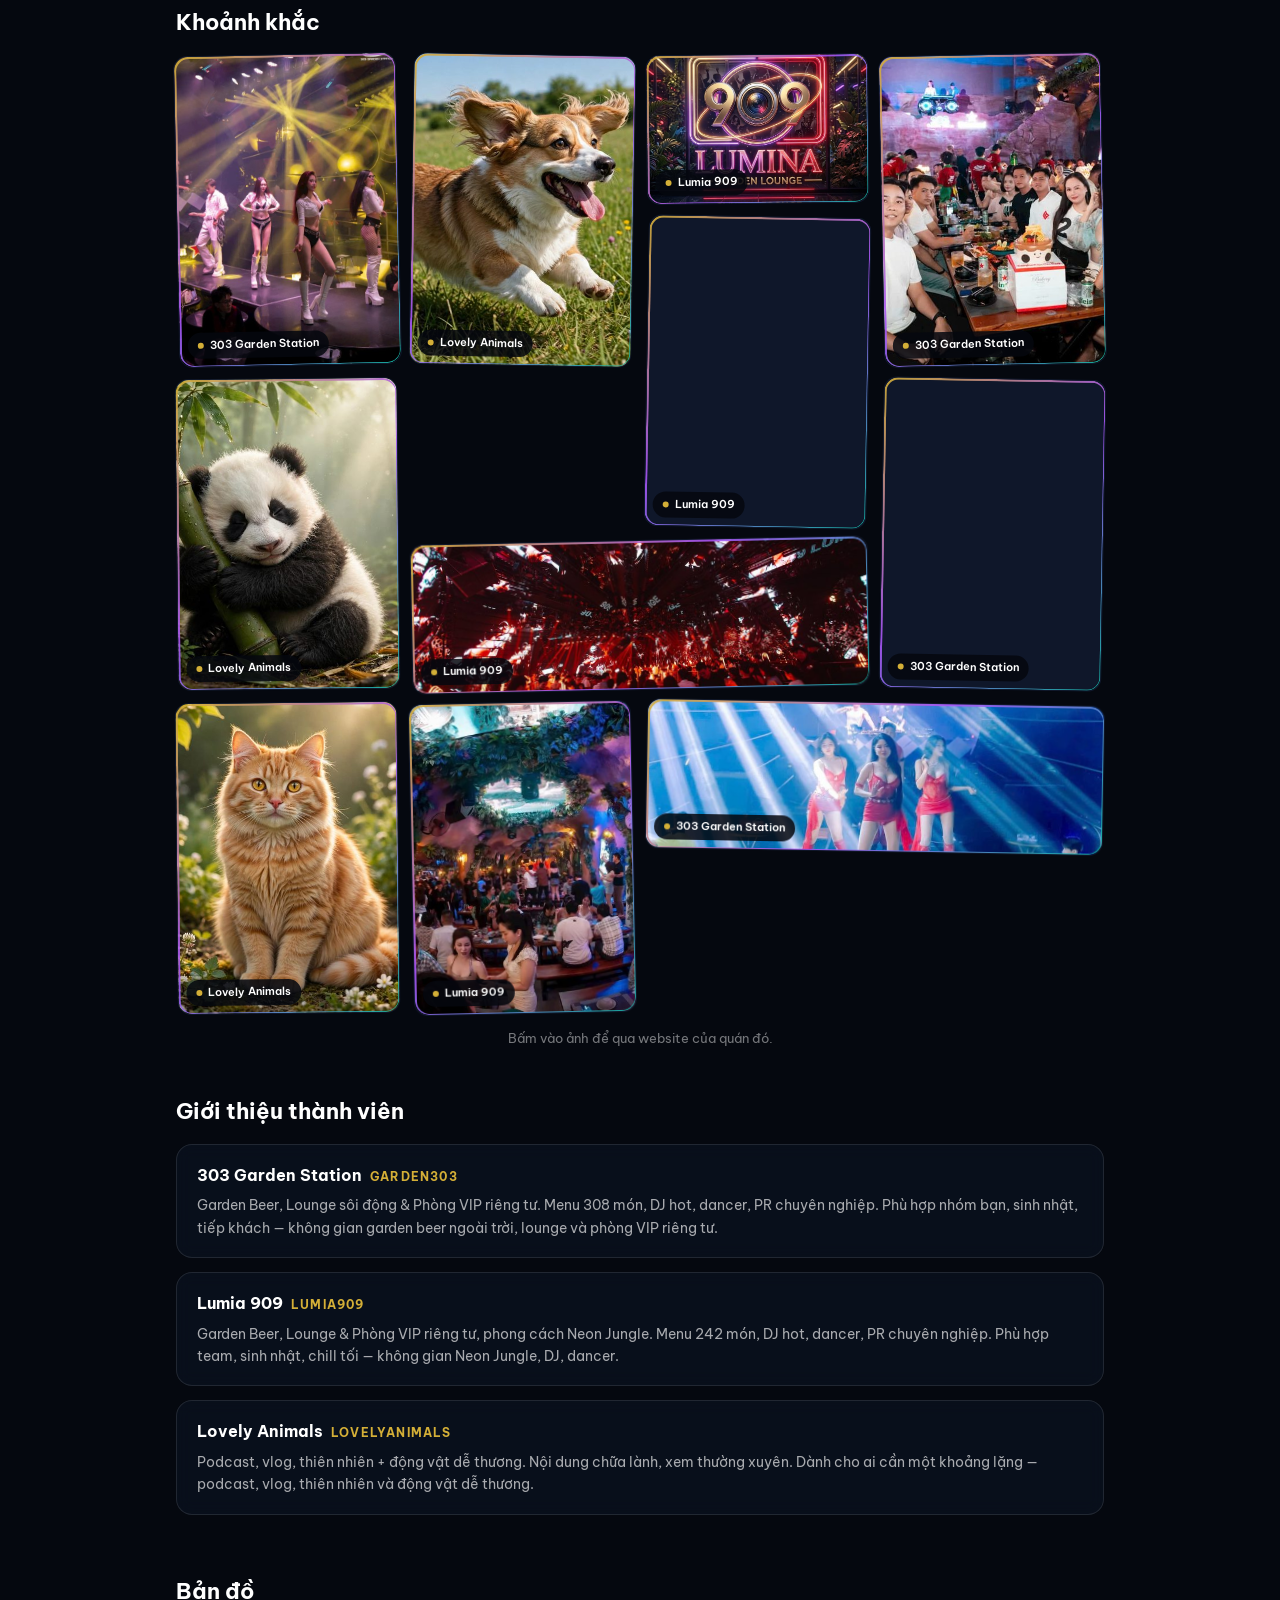
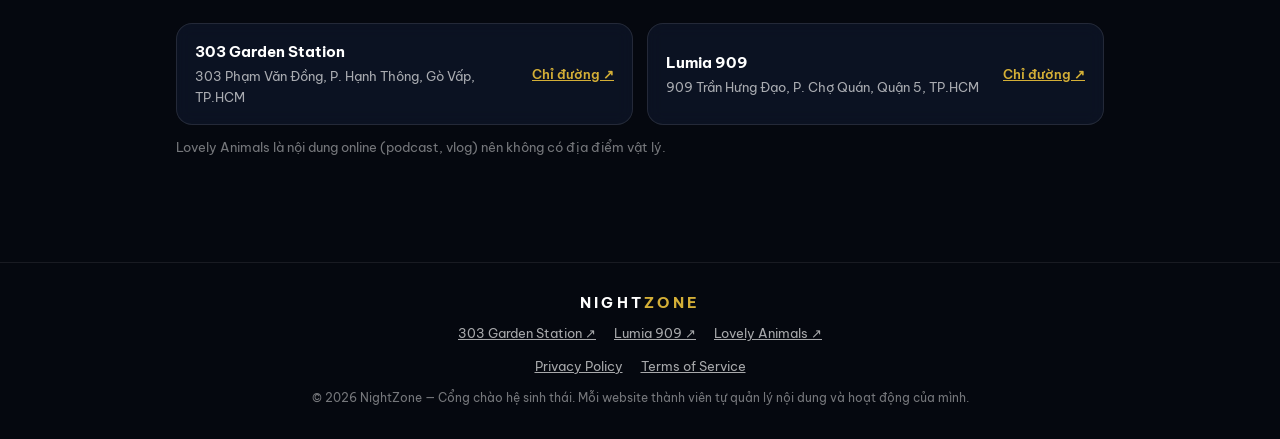
==== commit 6d64f9f7: "NightZone T1: banner doc + font moi + 3 ngon ngu" ====
--- a/public/index.html
+++ b/public/index.html
@@ -8,7 +8,10 @@
 <meta property="og:title" content="NightZone — Cổng chào hệ sinh thái">
 <meta property="og:description" content="Khám phá, kết nối và điều hướng tới 303 Garden Station, Lumia 909 và Lovely Animals.">
 <meta property="og:type" content="website">
-<link rel="icon" href="data:image/svg+xml,%3Csvg xmlns='http://www.w3.org/2000/svg' viewBox='0 0 64 64'%3E%3Crect width='64' height='64' rx='12' fill='%2305080f'/%3E%3Ctext x='32' y='42' font-family='Georgia,serif' font-size='26' font-weight='bold' fill='%23d4af37' text-anchor='middle'%3ENZ%3C/text%3E%3C/svg%3E">
+<link rel="icon" href="data:image/svg+xml,%3Csvg xmlns='http://www.w3.org/2000/svg' viewBox='0 0 64 64'%3E%3Crect width='64' height='64' rx='12' fill='%2305080f'/%3E%3Ctext x='32' y='42' font-family='Arial,sans-serif' font-size='26' font-weight='bold' fill='%23d4af37' text-anchor='middle'%3ENZ%3C/text%3E%3C/svg%3E">
+<link rel="preconnect" href="https://fonts.googleapis.com">
+<link rel="preconnect" href="https://fonts.gstatic.com" crossorigin>
+<link href="https://fonts.googleapis.com/css2?family=Be+Vietnam+Pro:wght@400;600;700;800&display=swap" rel="stylesheet">
 <link rel="stylesheet" href="css/main.css">
 </head>
 <body>
@@ -30,8 +33,13 @@
     <div class="nz-hero-eyebrow">Hệ sinh thái · Web2 Hub</div>
     <h1>NIGHTZONE</h1>
     <div class="nz-hero-tagline">Cổng chào hệ sinh thái</div>
+    <div class="nz-hero-tagline-cn">生态系统门户</div>
     <div class="nz-hero-tagline-en">Ecosystem Gateway</div>
-    <p class="nz-hero-intro">Chào mừng đến NightZone — cổng vào 2 tụ điểm giải trí về đêm: 303 Garden Station (Gò Vấp) &amp; Lumia 909 (Chợ Quán). Chọn quán, vào thẳng website, đặt bàn ngay.</p>
+    <div class="nz-hero-intro">
+      <span class="nz-intro-vi">Chào mừng đến NightZone — cổng vào 2 tụ điểm giải trí về đêm: 303 Garden Station (Gò Vấp) &amp; Lumia 909 (Chợ Quán). Chọn quán, vào thẳng website, đặt bàn ngay.</span>
+      <span class="nz-intro-cn">欢迎来到 NightZone — 通往两大夜间娱乐场所的门户：303 Garden Station（Gò Vấp）&amp; Lumia 909（Chợ Quán）。选择场所，直接进入网站，立即订位。</span>
+      <span class="nz-intro-en">Welcome to NightZone — your gateway to 2 nightlife hotspots: 303 Garden Station (Gò Vấp) &amp; Lumia 909 (Chợ Quán). Pick a venue, go straight to its website, book a table now.</span>
+    </div>
     <div class="nz-hero-cta">
       <a class="nz-btn nz-btn-gold" href="#kham-pha">Khám phá ngay ↓</a>
       <a class="nz-btn nz-btn-ghost" href="#thanh-vien">Giới thiệu thành viên</a>
@@ -49,7 +57,6 @@
   <!-- Moments: scattered collage from the 3 members' libraries -->
   <section class="nz-section" id="khoanh-khac">
     <h2 class="nz-sec-title">Khoảnh khắc</h2>
-    <div class="nz-sec-sub">Moments · Dán tứ tung từ 3 nhà</div>
     <div class="nz-collage" id="nz-collage"></div>
     <p class="nz-collage-note">Bấm vào ảnh để qua website của quán đó.</p>
   </section>
@@ -57,14 +64,12 @@
   <!-- Member introduction -->
   <section class="nz-section" id="thanh-vien">
     <h2 class="nz-sec-title">Giới thiệu thành viên</h2>
-    <div class="nz-sec-sub">Members · Mỗi nơi một đời sống riêng</div>
     <div id="nz-intro"></div>
   </section>
 
   <!-- Map: simple Google Maps links for the 2 venues -->
   <section class="nz-section" id="ban-do">
     <h2 class="nz-sec-title">Bản đồ</h2>
-    <div class="nz-sec-sub">Map · Chỉ đường tới quán</div>
     <div class="nz-map-list" id="nz-map-list"></div>
     <p class="nz-map-note">Lovely Animals là nội dung online (podcast, vlog) nên không có địa điểm vật lý.</p>
   </section>
--- a/public/css/main.css
+++ b/public/css/main.css
@@ -25,7 +25,7 @@
   background-attachment: fixed;
   background-repeat: no-repeat;
   color: var(--text);
-  font-family: -apple-system, BlinkMacSystemFont, "Segoe UI", Roboto, "Helvetica Neue", Arial, sans-serif;
+  font-family: "Be Vietnam Pro", -apple-system, BlinkMacSystemFont, "Segoe UI", Roboto, "Helvetica Neue", Arial, sans-serif;
   font-size: 15px;
   line-height: 1.6;
   -webkit-font-smoothing: antialiased;
@@ -51,7 +51,6 @@
   gap: 12px;
 }
 .nz-logo {
-  font-family: Georgia, "Times New Roman", serif;
   font-size: 20px;
   font-weight: 700;
   letter-spacing: 0.22em;
@@ -75,21 +74,13 @@
   font-size: 20px;
   font-weight: 700;
   line-height: 1.3;
-  margin-bottom: 4px;
+  margin-bottom: 18px;
 }
 /* Section titles reveal on scroll (JS adds .reveal then .in via
    IntersectionObserver). Hidden state is applied by JS only, so
    no-JS still shows the titles. */
 .nz-sec-title.reveal { opacity: 0; transform: translateY(12px); transition: opacity 0.7s ease, transform 0.7s ease; }
 .nz-sec-title.reveal.in { opacity: 1; transform: translateY(0); }
-.nz-sec-sub {
-  font-size: 10px;
-  letter-spacing: 0.14em;
-  text-transform: uppercase;
-  color: var(--muted-2);
-  margin-bottom: 18px;
-}
-
 /* ---------- Hero ---------- */
 .nz-hero { text-align: center; padding: 56px 0 24px; }
 .nz-hero-eyebrow {
@@ -100,11 +91,10 @@
   margin-bottom: 14px;
 }
 .nz-hero h1 {
-  font-family: Georgia, "Times New Roman", serif;
   font-size: 44px;
   line-height: 1.05;
   letter-spacing: 0.14em;
-  font-weight: 700;
+  font-weight: 800;
   animation: nz-glow 4s ease-in-out infinite;
 }
 /* Gentle glow pulse + letter-spacing breathing (slow 4s cycle, no strobe). */
@@ -116,6 +106,12 @@
   margin-top: 14px;
   font-size: 17px;
   font-weight: 600;
+}
+.nz-hero-tagline-cn {
+  margin-top: 4px;
+  font-size: 15px;
+  font-weight: 600;
+  color: var(--gold);
 }
 .nz-hero-tagline-en {
   margin-top: 4px;
@@ -128,9 +124,13 @@
   margin: 18px auto 0;
   max-width: 560px;
   font-size: 14px;
-  color: var(--muted);
   animation: nz-rise 0.9s ease-out both;
 }
+/* Trilingual welcome: VI white bold / CN gold / EN muted, one line each. */
+.nz-hero-intro span { display: block; }
+.nz-intro-vi { color: var(--text); font-weight: 600; }
+.nz-intro-cn { color: var(--gold); margin-top: 6px; }
+.nz-intro-en { color: var(--muted); font-size: 13px; margin-top: 6px; }
 /* Welcome text fades in and slides up on load (once, moderate speed). */
 @keyframes nz-rise {
   from { opacity: 0; transform: translateY(14px); }
@@ -162,11 +162,33 @@
   backdrop-filter: blur(8px);
   border: 1px solid transparent;
   border-radius: var(--radius);
-  padding: 20px;
+  padding: 0;
   display: flex;
   flex-direction: column;
   position: relative;
   overflow: hidden;
+}
+/* Vertical banner: tall portrait venue image on top (3:4), full-bleed,
+   cropped with object-fit: cover. Links to the member website. */
+.nz-card-media {
+  display: block;
+  aspect-ratio: 3 / 4;
+  overflow: hidden;
+  border-radius: var(--radius) var(--radius) 0 0;
+  flex-shrink: 0;
+}
+.nz-card-media img {
+  width: 100%;
+  height: 100%;
+  object-fit: cover;
+  object-position: center;
+  display: block;
+}
+.nz-card-body {
+  padding: 20px;
+  display: flex;
+  flex-direction: column;
+  flex: 1;
 }
 /* Always-visible gradient border (Lumia ::after + mask technique).
    Gold -> purple -> teal: neutral NightZone accent, kept consistent site-wide. */
@@ -271,7 +293,7 @@
 .nz-collage {
   display: grid;
   grid-template-columns: repeat(2, 1fr);
-  grid-auto-rows: 120px;
+  grid-auto-rows: 150px;
   grid-auto-flow: dense;
   gap: 10px;
 }
@@ -347,7 +369,6 @@
 .nz-footer-links a:hover { color: var(--gold); }
 .nz-footer p { font-size: 12px; color: var(--muted-2); }
 .nz-footer-brand {
-  font-family: Georgia, "Times New Roman", serif;
   letter-spacing: 0.22em;
   font-size: 15px;
   font-weight: 700;
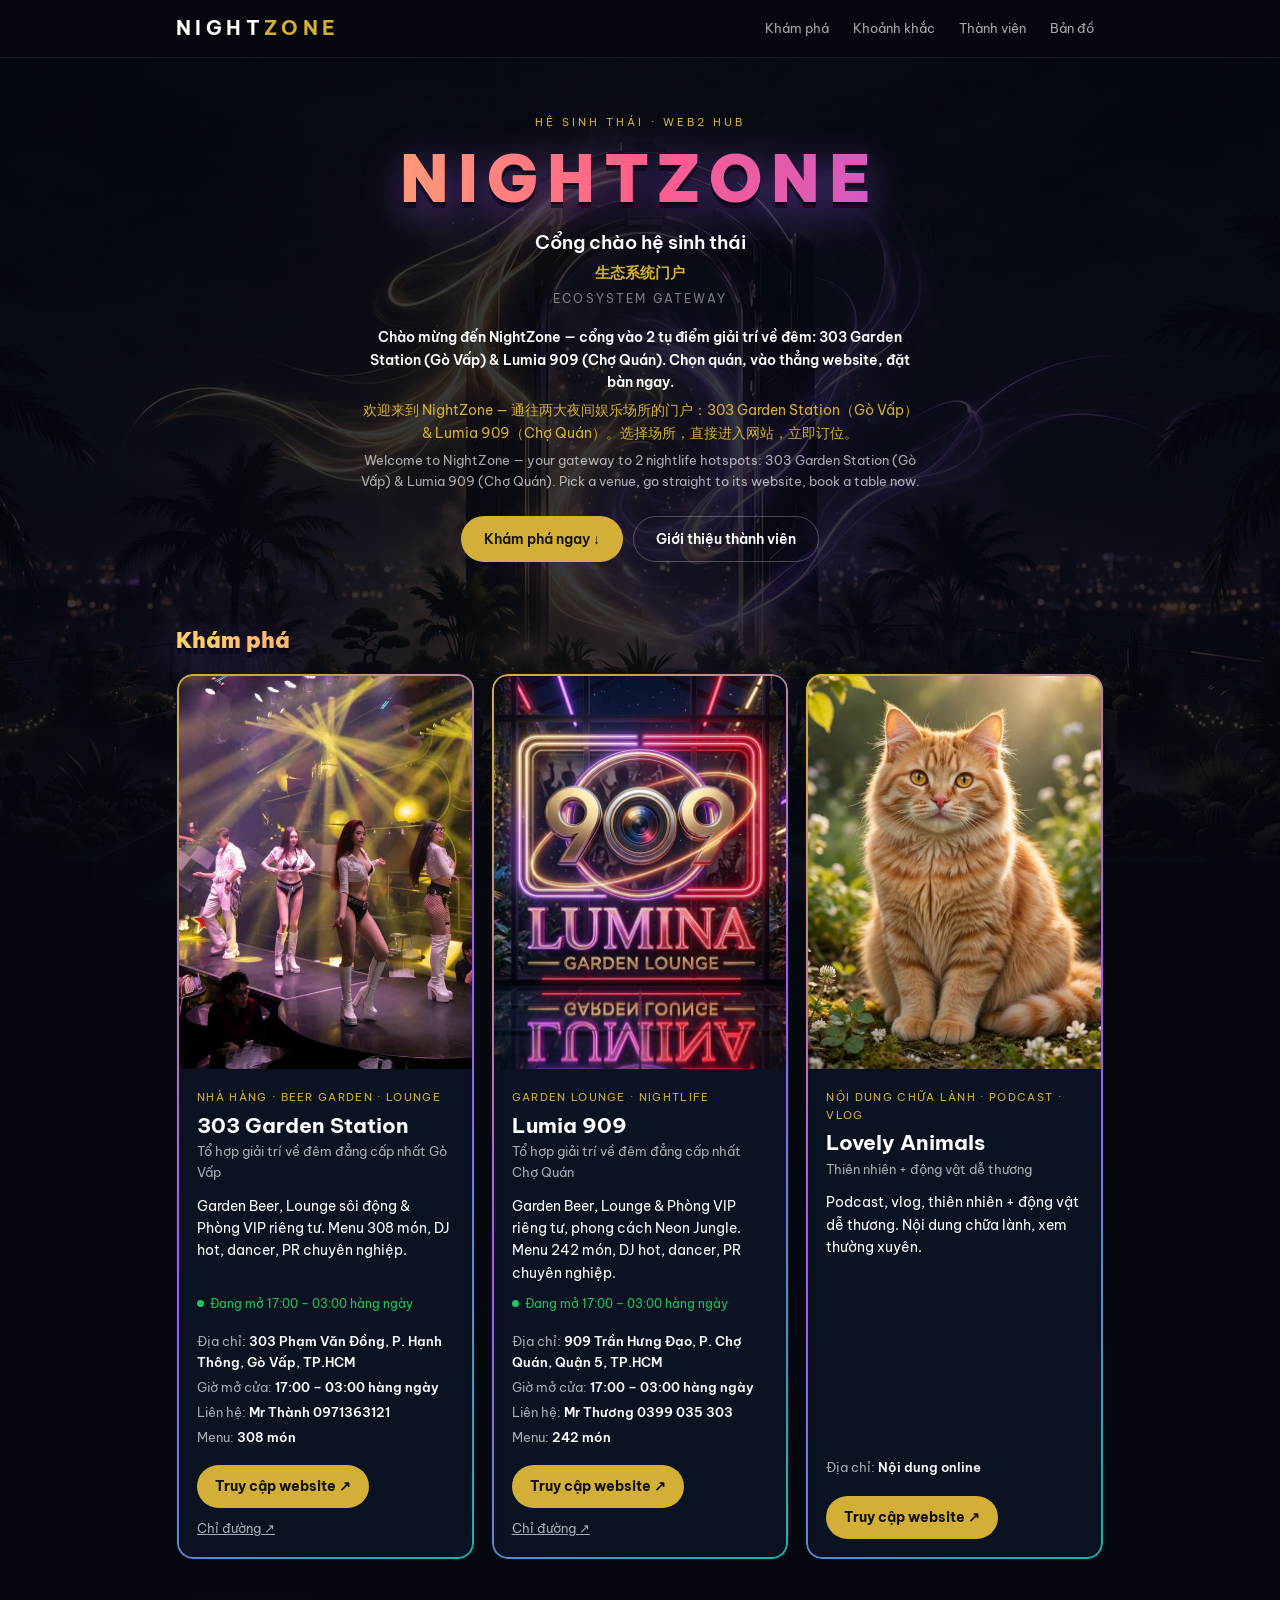
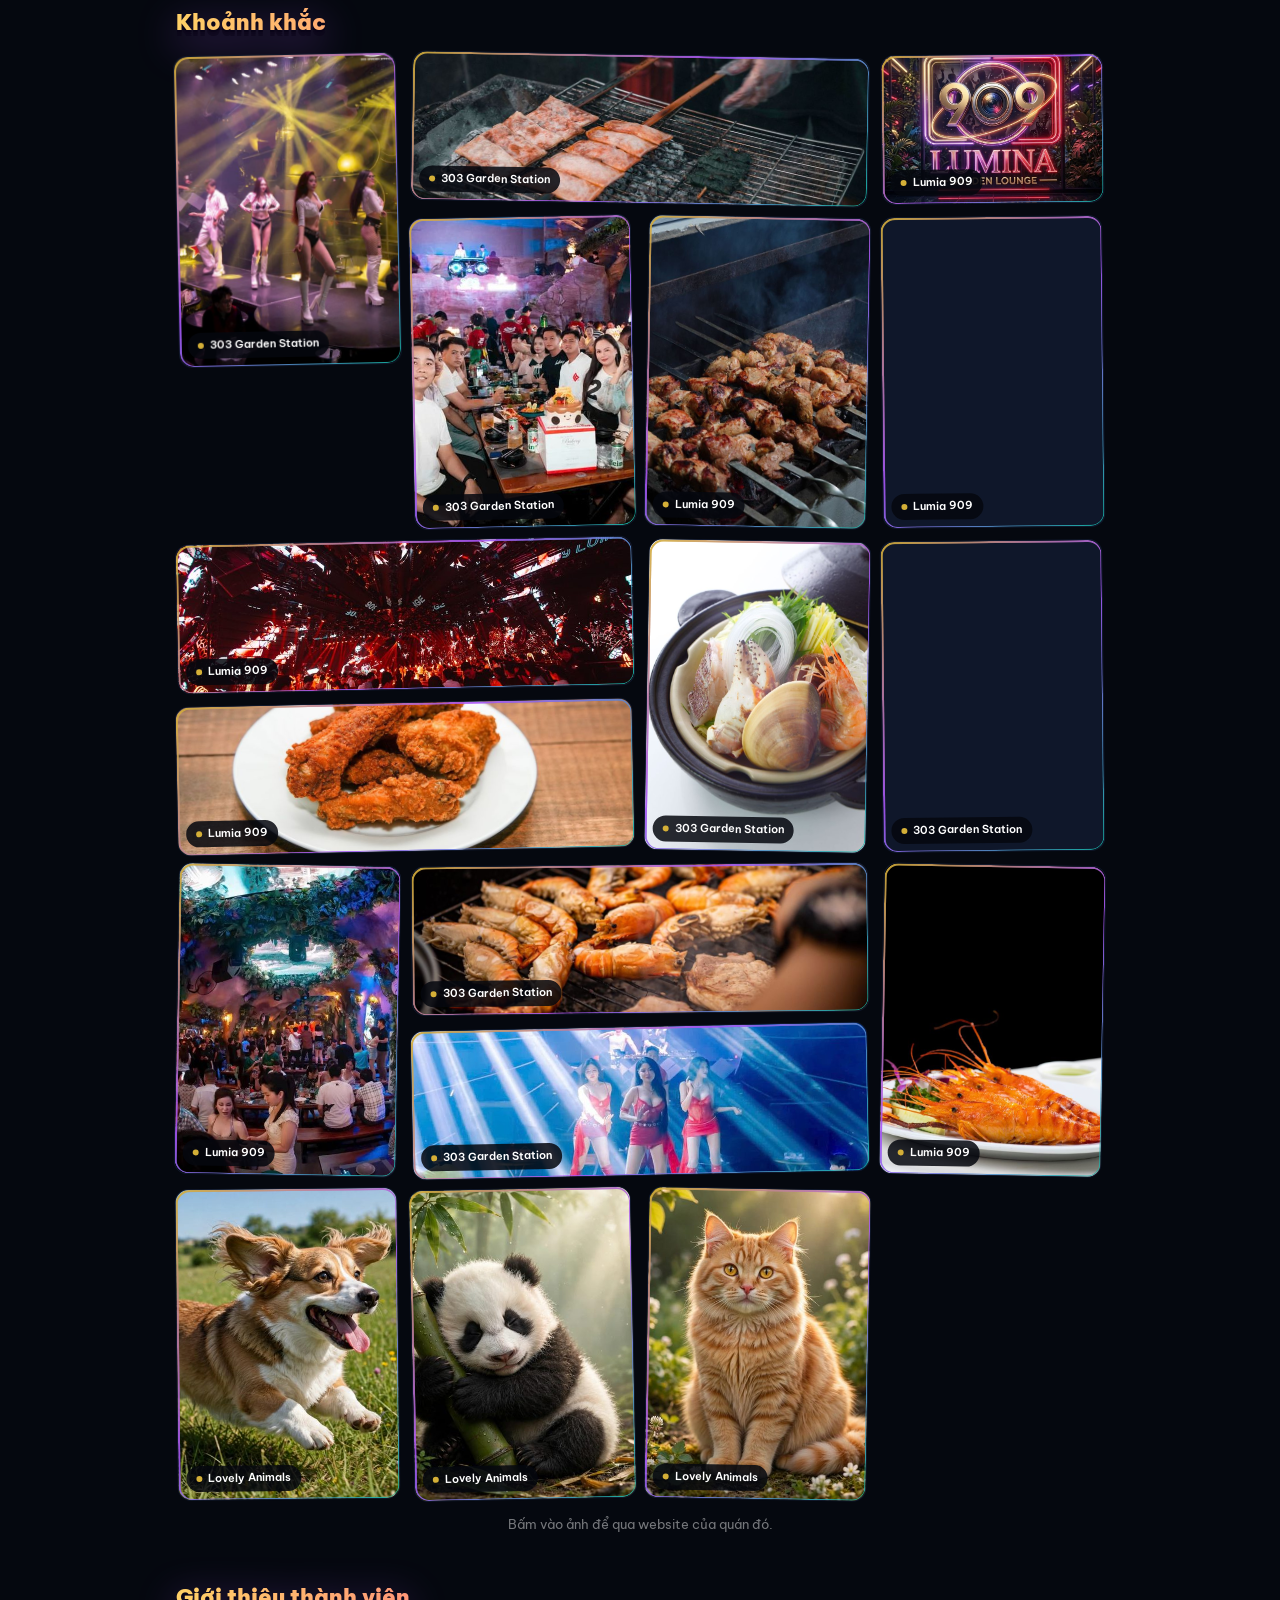
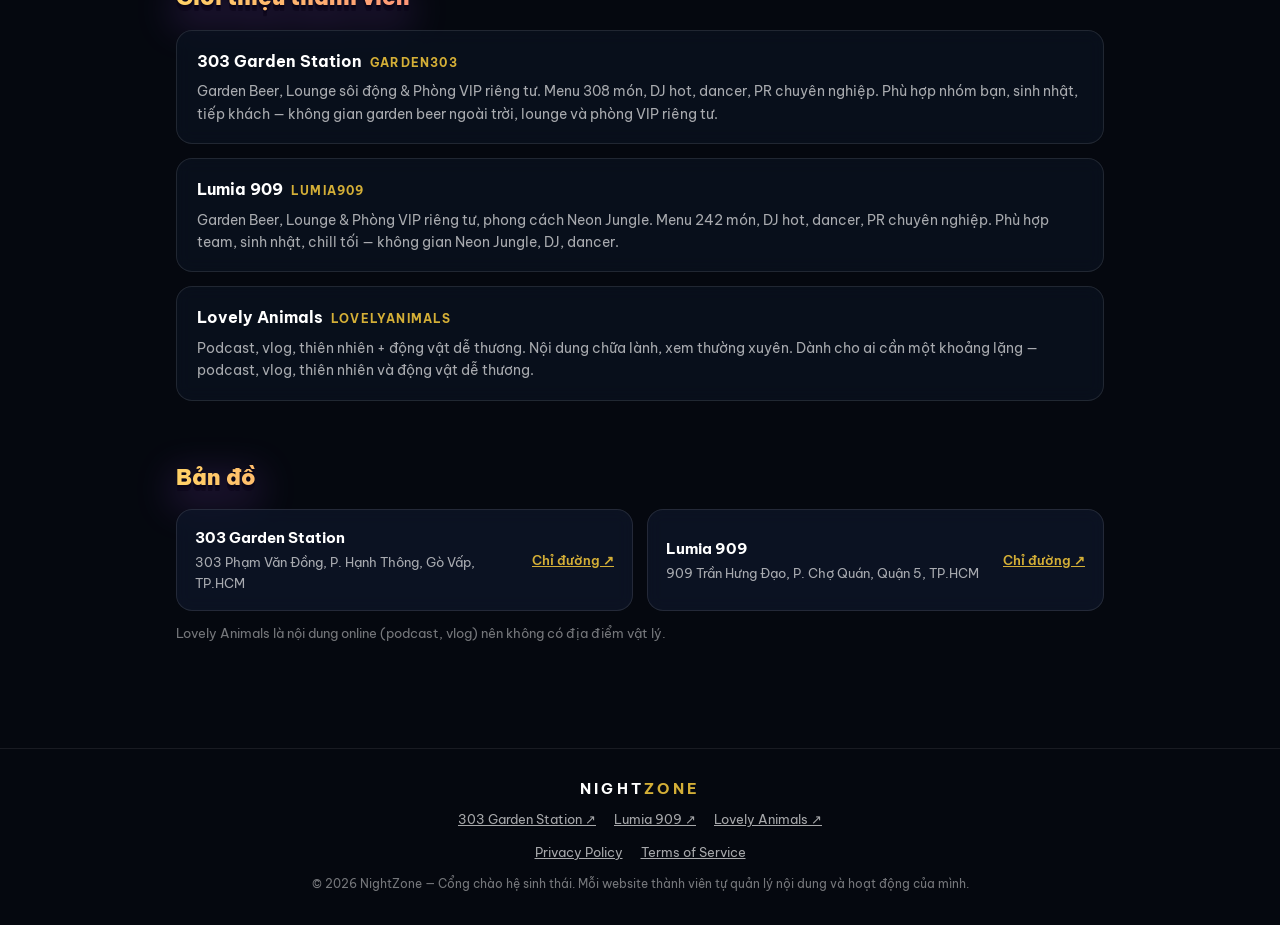
==== commit 542ad313: "NightZone T1: font 3D lap lanh + 6 hinh mon an" ====
--- a/public/index.html
+++ b/public/index.html
@@ -11,7 +11,7 @@
 <link rel="icon" href="data:image/svg+xml,%3Csvg xmlns='http://www.w3.org/2000/svg' viewBox='0 0 64 64'%3E%3Crect width='64' height='64' rx='12' fill='%2305080f'/%3E%3Ctext x='32' y='42' font-family='Arial,sans-serif' font-size='26' font-weight='bold' fill='%23d4af37' text-anchor='middle'%3ENZ%3C/text%3E%3C/svg%3E">
 <link rel="preconnect" href="https://fonts.googleapis.com">
 <link rel="preconnect" href="https://fonts.gstatic.com" crossorigin>
-<link href="https://fonts.googleapis.com/css2?family=Be+Vietnam+Pro:wght@400;600;700;800&display=swap" rel="stylesheet">
+<link href="https://fonts.googleapis.com/css2?family=Be+Vietnam+Pro:wght@400;600;700;800;900&display=swap" rel="stylesheet">
 <link rel="stylesheet" href="css/main.css">
 </head>
 <body>
--- a/public/css/main.css
+++ b/public/css/main.css
@@ -72,7 +72,7 @@
 .nz-section { padding: 40px 0 8px; }
 .nz-sec-title {
   font-size: 20px;
-  font-weight: 700;
+  font-weight: 900;
   line-height: 1.3;
   margin-bottom: 18px;
 }
@@ -81,6 +81,29 @@
    no-JS still shows the titles. */
 .nz-sec-title.reveal { opacity: 0; transform: translateY(12px); transition: opacity 0.7s ease, transform 0.7s ease; }
 .nz-sec-title.reveal.in { opacity: 1; transform: translateY(0); }
+/* Colorful 3D sparkling display titles (Nguyễn, 2026-11-22: font sặc sỡ 3D lấp lánh).
+   Display titles ONLY — hero NIGHTZONE + 4 section titles. Body text stays
+   Be Vietnam Pro regular for readability. Vivid gradient (gold → pink →
+   purple → cyan) + 3D extrusion (layered drop-shadow) + slow shimmer sweep.
+   NOTE: this block must stay BEFORE the .nz-hero h1 rule below — same
+   specificity, so the h1 rule's own animation (shimmer + glow) wins. */
+.nz-hero h1,
+.nz-sec-title {
+  font-weight: 900;
+  background: linear-gradient(90deg, #ffd166 0%, #ff5e8a 25%, #a855f7 50%, #22d3ee 75%, #ffd166 100%);
+  background-size: 200% auto;
+  -webkit-background-clip: text;
+  background-clip: text;
+  -webkit-text-fill-color: transparent;
+  color: transparent;
+  filter: drop-shadow(0 2px 0 rgba(10, 4, 24, 0.9)) drop-shadow(0 4px 0 rgba(10, 4, 24, 0.6)) drop-shadow(0 10px 20px rgba(168, 85, 247, 0.45));
+  animation: nz-shimmer 7s linear infinite;
+}
+/* Slow shimmer sweep across the gradient (no strobe, no flashing). */
+@keyframes nz-shimmer {
+  from { background-position: 0% center; }
+  to { background-position: 200% center; }
+}
 /* ---------- Hero ---------- */
 .nz-hero { text-align: center; padding: 56px 0 24px; }
 .nz-hero-eyebrow {
@@ -94,13 +117,21 @@
   font-size: 44px;
   line-height: 1.05;
   letter-spacing: 0.14em;
-  font-weight: 800;
-  animation: nz-glow 4s ease-in-out infinite;
-}
-/* Gentle glow pulse + letter-spacing breathing (slow 4s cycle, no strobe). */
+  /* Display treatment (shared rule below) + glow pulse on top of shimmer. */
+  animation: nz-shimmer 7s linear infinite, nz-glow 4s ease-in-out infinite;
+}
+/* Gentle glow pulse + letter-spacing breathing (slow 4s cycle, no strobe).
+   Animates the drop-shadow filter — text-shadow would bleed through the
+   transparent gradient fill. */
 @keyframes nz-glow {
-  0%, 100% { text-shadow: 0 0 16px rgba(212, 175, 55, 0.22); letter-spacing: 0.14em; }
-  50% { text-shadow: 0 0 34px rgba(212, 175, 55, 0.5); letter-spacing: 0.18em; }
+  0%, 100% {
+    filter: drop-shadow(0 2px 0 rgba(10, 4, 24, 0.9)) drop-shadow(0 4px 0 rgba(10, 4, 24, 0.6)) drop-shadow(0 0 14px rgba(212, 175, 55, 0.35)) drop-shadow(0 10px 20px rgba(168, 85, 247, 0.35));
+    letter-spacing: 0.14em;
+  }
+  50% {
+    filter: drop-shadow(0 2px 0 rgba(10, 4, 24, 0.9)) drop-shadow(0 4px 0 rgba(10, 4, 24, 0.6)) drop-shadow(0 0 32px rgba(255, 94, 138, 0.55)) drop-shadow(0 10px 26px rgba(168, 85, 247, 0.6));
+    letter-spacing: 0.18em;
+  }
 }
 .nz-hero-tagline {
   margin-top: 14px;
@@ -390,7 +421,7 @@
 /* ---------- Reduced motion ---------- */
 @media (prefers-reduced-motion: reduce) {
   html { scroll-behavior: auto; }
-  .nz-hero h1, .nz-hero-intro { animation: none; }
+  .nz-hero h1, .nz-hero-intro, .nz-sec-title { animation: none; }
   .nz-sec-title.reveal { opacity: 1; transform: none; transition: none; }
   .nz-col-item { transition: none; }
 }
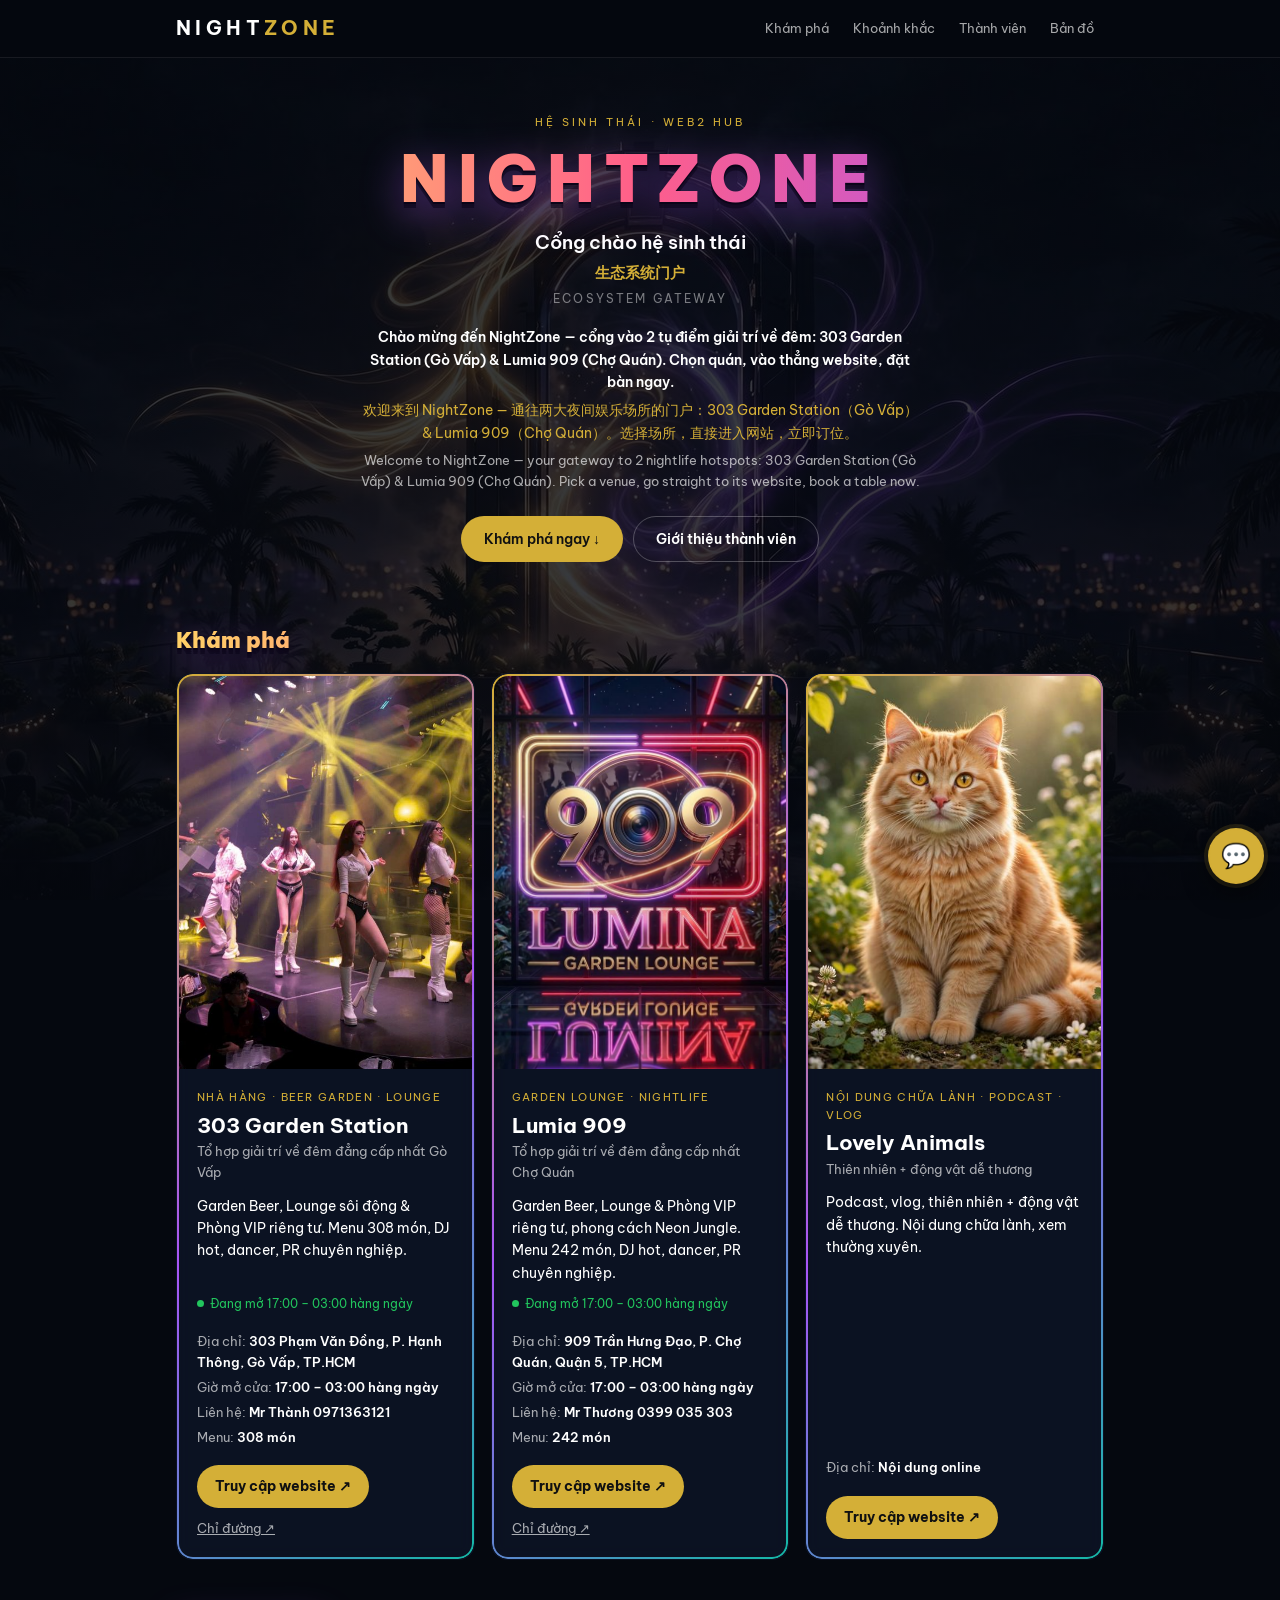
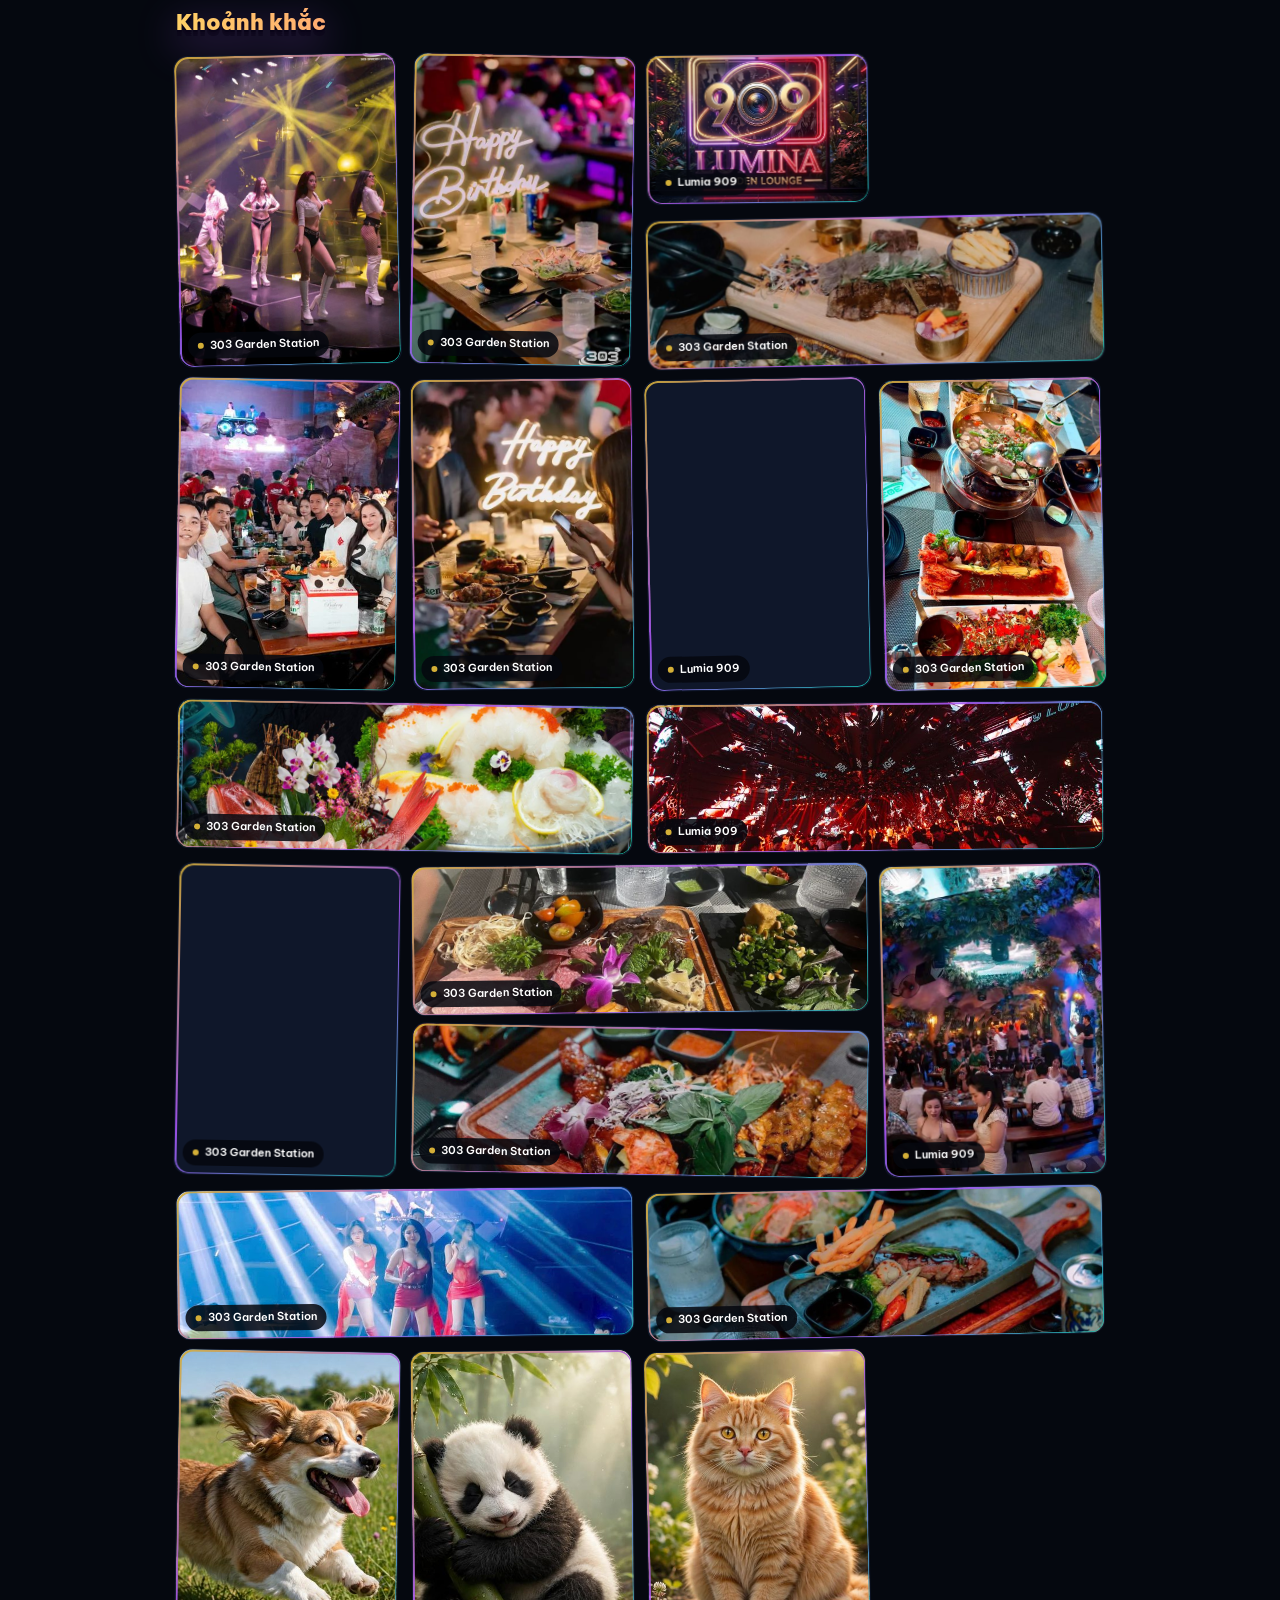
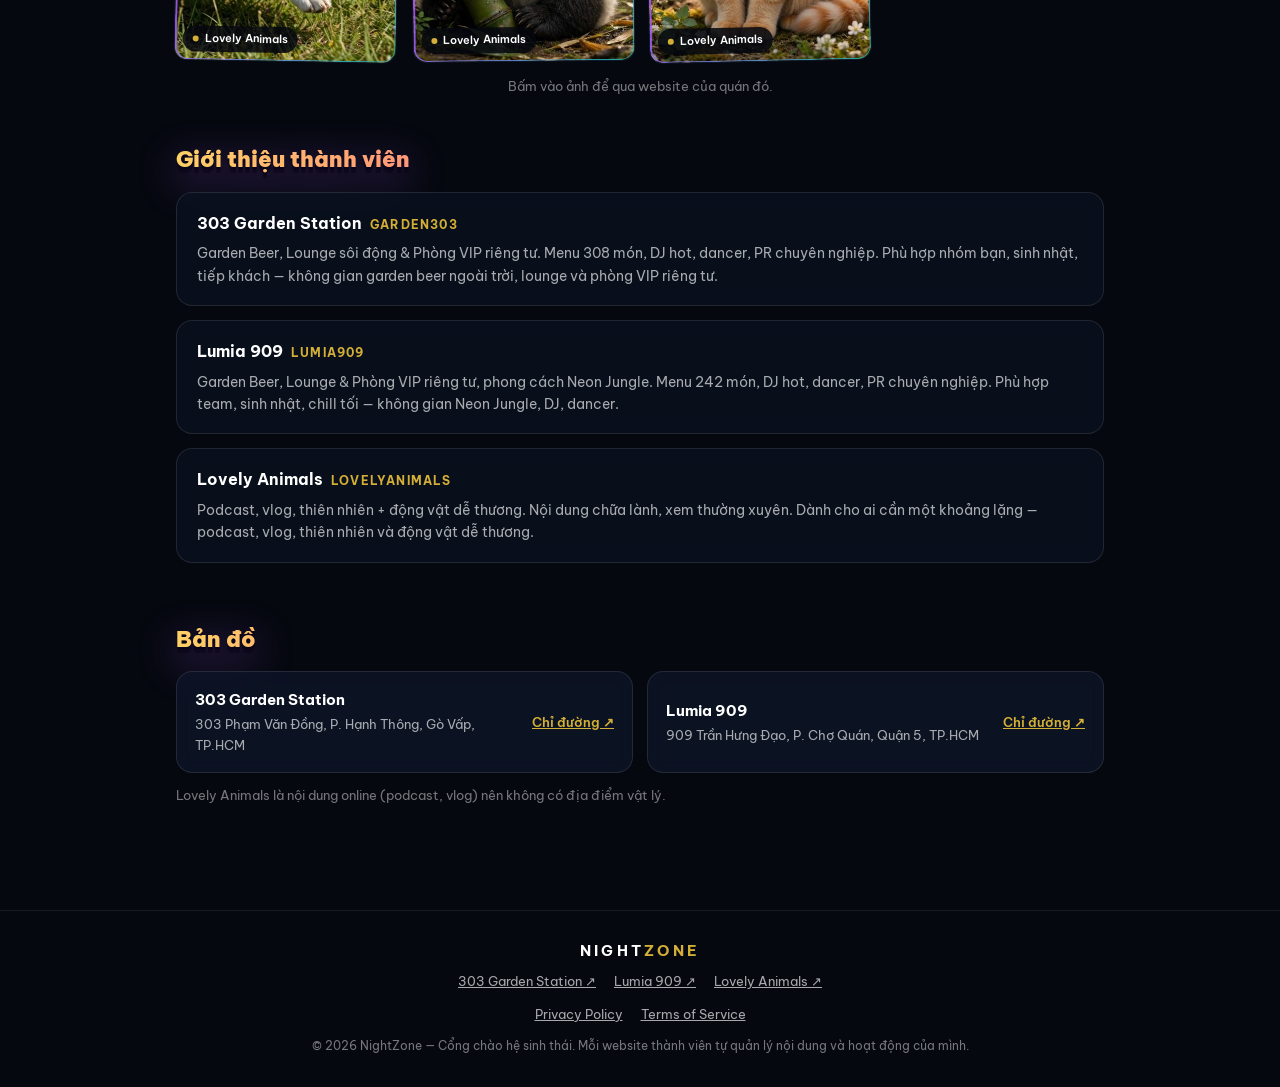
==== commit e45548ad: "NightZone T1: chatbot Tier 1" ====
--- a/public/index.html
+++ b/public/index.html
@@ -90,5 +90,9 @@
 </footer>
 
 <script src="js/main.js"></script>
+<script src="js/chatbot.js"></script>
+
+<!-- Chatbot Tier 1 (Phase B): floating button, bottom-right -->
+<button type="button" class="nz-chat-fab" id="nz-chat-fab" aria-label="Chat với NightZone">💬</button>
 </body>
 </html>
--- a/public/css/main.css
+++ b/public/css/main.css
@@ -425,3 +425,251 @@
   .nz-sec-title.reveal { opacity: 1; transform: none; transition: none; }
   .nz-col-item { transition: none; }
 }
+
+/* ---------- Chatbot (Phase B, Tier 1 only) ----------
+   Floating button + modal. Same design language as the hub:
+   Be Vietnam Pro, dark navy, gold accent, gradient border.
+   Tier 2 (Pi AI) is deferred: the AI tab shows an UNAVAILABLE notice;
+   no Pi iframe is embedded. */
+.nz-chat-fab {
+  position: fixed;
+  right: 16px;
+  bottom: 16px;
+  z-index: 100;
+  width: 56px;
+  height: 56px;
+  border-radius: 50%;
+  border: 2px solid rgba(212, 175, 55, 0.9);
+  background: var(--gold);
+  color: #111111;
+  font-size: 24px;
+  line-height: 1;
+  cursor: pointer;
+  box-shadow: 0 8px 24px rgba(0, 0, 0, 0.55), 0 0 0 4px rgba(212, 175, 55, 0.15);
+  display: flex;
+  align-items: center;
+  justify-content: center;
+}
+.nz-chat-fab:hover { background: #e3c15a; }
+.nz-chat-backdrop {
+  position: fixed;
+  inset: 0;
+  z-index: 110;
+  background: rgba(5, 8, 15, 0.72);
+  display: flex;
+  align-items: flex-end;
+  justify-content: center;
+}
+.nz-chat-modal {
+  position: relative;
+  width: 100%;
+  max-width: 420px;
+  height: 78vh;
+  max-height: 640px;
+  background: rgba(11, 18, 32, 0.97);
+  -webkit-backdrop-filter: blur(8px);
+  backdrop-filter: blur(8px);
+  border: 1px solid transparent;
+  border-radius: 16px 16px 0 0;
+  display: flex;
+  flex-direction: column;
+  overflow: hidden;
+}
+.nz-chat-modal::after {
+  content: "";
+  position: absolute;
+  inset: 0;
+  border-radius: inherit;
+  padding: 2px;
+  background: linear-gradient(135deg, #d4af37, #a855f7, #14b8a6);
+  -webkit-mask: linear-gradient(#fff 0 0) content-box, linear-gradient(#fff 0 0);
+  -webkit-mask-composite: xor;
+  mask: linear-gradient(#fff 0 0) content-box, linear-gradient(#fff 0 0);
+  mask-composite: exclude;
+  pointer-events: none;
+}
+.nz-chat-head {
+  display: flex;
+  align-items: center;
+  gap: 10px;
+  padding: 12px 14px;
+  border-bottom: 1px solid rgba(255, 255, 255, 0.08);
+  flex-shrink: 0;
+}
+.nz-chat-avatar {
+  width: 32px;
+  height: 32px;
+  border-radius: 50%;
+  background: var(--gold);
+  color: #111111;
+  display: flex;
+  align-items: center;
+  justify-content: center;
+  font-size: 16px;
+  flex-shrink: 0;
+}
+.nz-chat-title { font-size: 15px; font-weight: 700; flex: 1; }
+.nz-chat-close {
+  background: transparent;
+  border: none;
+  color: var(--muted);
+  font-size: 18px;
+  cursor: pointer;
+  padding: 4px 8px;
+}
+.nz-chat-close:hover { color: var(--text); }
+.nz-chat-tabs {
+  display: flex;
+  gap: 8px;
+  padding: 10px 14px 0;
+  flex-shrink: 0;
+}
+.nz-chat-tab {
+  padding: 7px 14px;
+  border-radius: 999px;
+  border: 1px solid rgba(255, 255, 255, 0.2);
+  background: transparent;
+  color: var(--muted);
+  font-size: 13px;
+  font-weight: 600;
+  font-family: inherit;
+  cursor: pointer;
+}
+.nz-chat-tab.active {
+  background: var(--gold);
+  border-color: var(--gold);
+  color: #111111;
+}
+.nz-chat-body {
+  flex: 1;
+  overflow-y: auto;
+  padding: 14px;
+  display: flex;
+  flex-direction: column;
+  gap: 10px;
+}
+.nz-msg {
+  max-width: 88%;
+  padding: 10px 13px;
+  border-radius: 14px;
+  font-size: 14px;
+  line-height: 1.55;
+  white-space: pre-line;
+  word-break: break-word;
+}
+.nz-msg.bot {
+  align-self: flex-start;
+  background: rgba(255, 255, 255, 0.08);
+  border: 1px solid rgba(255, 255, 255, 0.08);
+  border-bottom-left-radius: 4px;
+}
+.nz-msg.user {
+  align-self: flex-end;
+  background: var(--gold);
+  color: #111111;
+  font-weight: 600;
+  border-bottom-right-radius: 4px;
+}
+.nz-msg-actions {
+  display: flex;
+  flex-wrap: wrap;
+  gap: 8px;
+  align-self: flex-start;
+  max-width: 92%;
+}
+.nz-msg-link {
+  display: inline-block;
+  padding: 7px 12px;
+  border-radius: 999px;
+  border: 1px solid rgba(212, 175, 55, 0.6);
+  color: var(--gold);
+  font-size: 12px;
+  font-weight: 600;
+}
+.nz-msg-link:hover { background: var(--gold-soft); }
+.nz-chat-ai {
+  flex: 1;
+  overflow-y: auto;
+  padding: 20px 16px;
+  font-size: 14px;
+  line-height: 1.6;
+  color: var(--muted);
+}
+.nz-chat-ai p { margin-bottom: 10px; }
+.nz-chat-ai p b { color: var(--text); }
+.nz-chat-ai-en { font-size: 13px; color: var(--muted-2); }
+.nz-chat-ai-back {
+  margin-top: 6px;
+  padding: 10px 16px;
+  border-radius: 999px;
+  border: 1px solid var(--gold);
+  background: transparent;
+  color: var(--gold);
+  font-size: 13px;
+  font-weight: 700;
+  font-family: inherit;
+  cursor: pointer;
+}
+.nz-chat-ai-back:hover { background: var(--gold-soft); }
+.nz-chat-chips {
+  display: flex;
+  gap: 8px;
+  flex-wrap: wrap;
+  padding: 0 14px 10px;
+  flex-shrink: 0;
+}
+.nz-chat-chips button {
+  padding: 7px 12px;
+  border-radius: 999px;
+  border: 1px solid rgba(255, 255, 255, 0.2);
+  background: rgba(255, 255, 255, 0.05);
+  color: var(--text);
+  font-size: 12px;
+  font-family: inherit;
+  cursor: pointer;
+}
+.nz-chat-chips button:hover { border-color: var(--gold); color: var(--gold); }
+.nz-chat-input-row {
+  display: flex;
+  gap: 8px;
+  padding: 10px 14px 14px;
+  flex-shrink: 0;
+}
+.nz-chat-input {
+  flex: 1;
+  min-width: 0;
+  padding: 11px 14px;
+  border-radius: 999px;
+  border: 1px solid rgba(255, 255, 255, 0.2);
+  background: rgba(255, 255, 255, 0.06);
+  color: var(--text);
+  font-size: 14px;
+  font-family: inherit;
+  outline: none;
+}
+.nz-chat-input:focus { border-color: var(--gold); }
+.nz-chat-send {
+  padding: 11px 18px;
+  border-radius: 999px;
+  border: none;
+  background: var(--gold);
+  color: #111111;
+  font-size: 14px;
+  font-weight: 700;
+  font-family: inherit;
+  cursor: pointer;
+  flex-shrink: 0;
+}
+@media (min-width: 768px) {
+  .nz-chat-backdrop { align-items: flex-end; justify-content: flex-end; }
+  .nz-chat-modal {
+    width: 380px;
+    height: 560px;
+    max-height: calc(100vh - 100px);
+    margin: 0 16px 88px 0;
+    border-radius: 16px;
+  }
+}
+@media (prefers-reduced-motion: reduce) {
+  .nz-chat-fab, .nz-msg { transition: none; }
+}
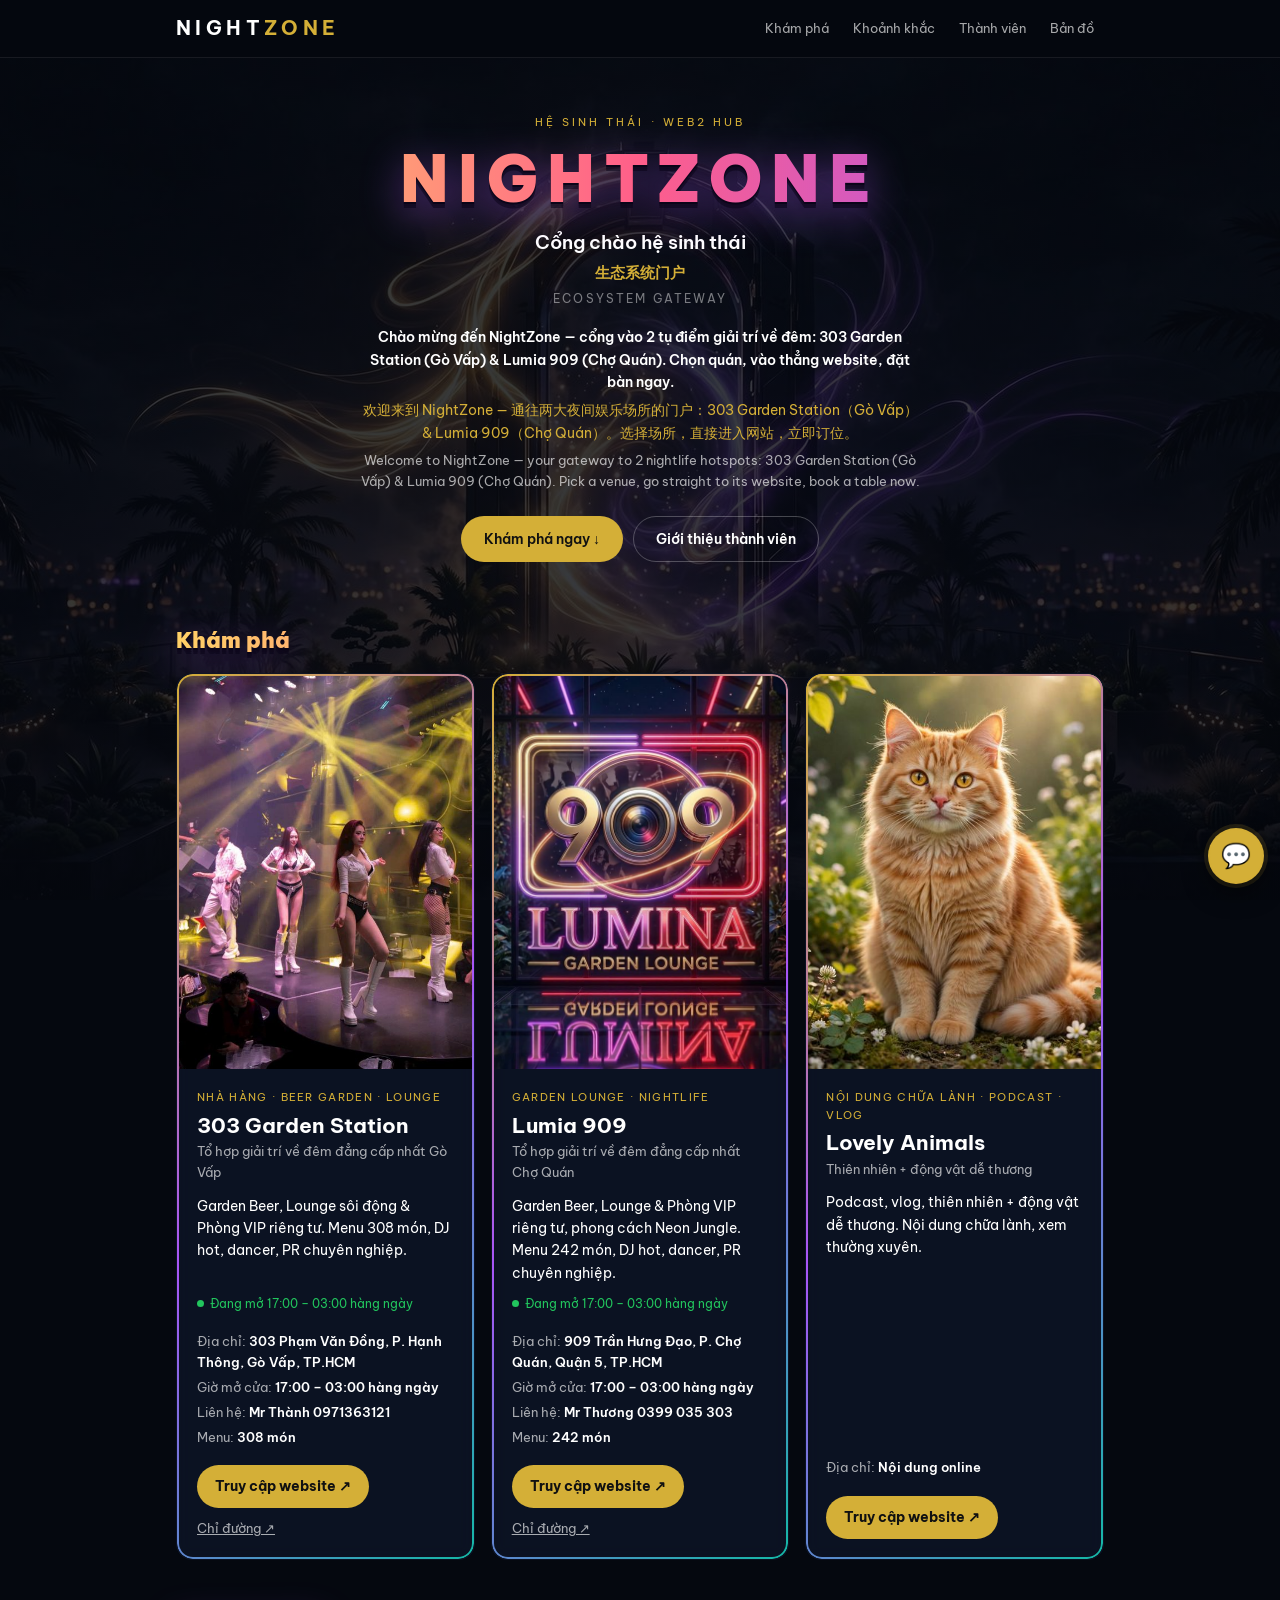
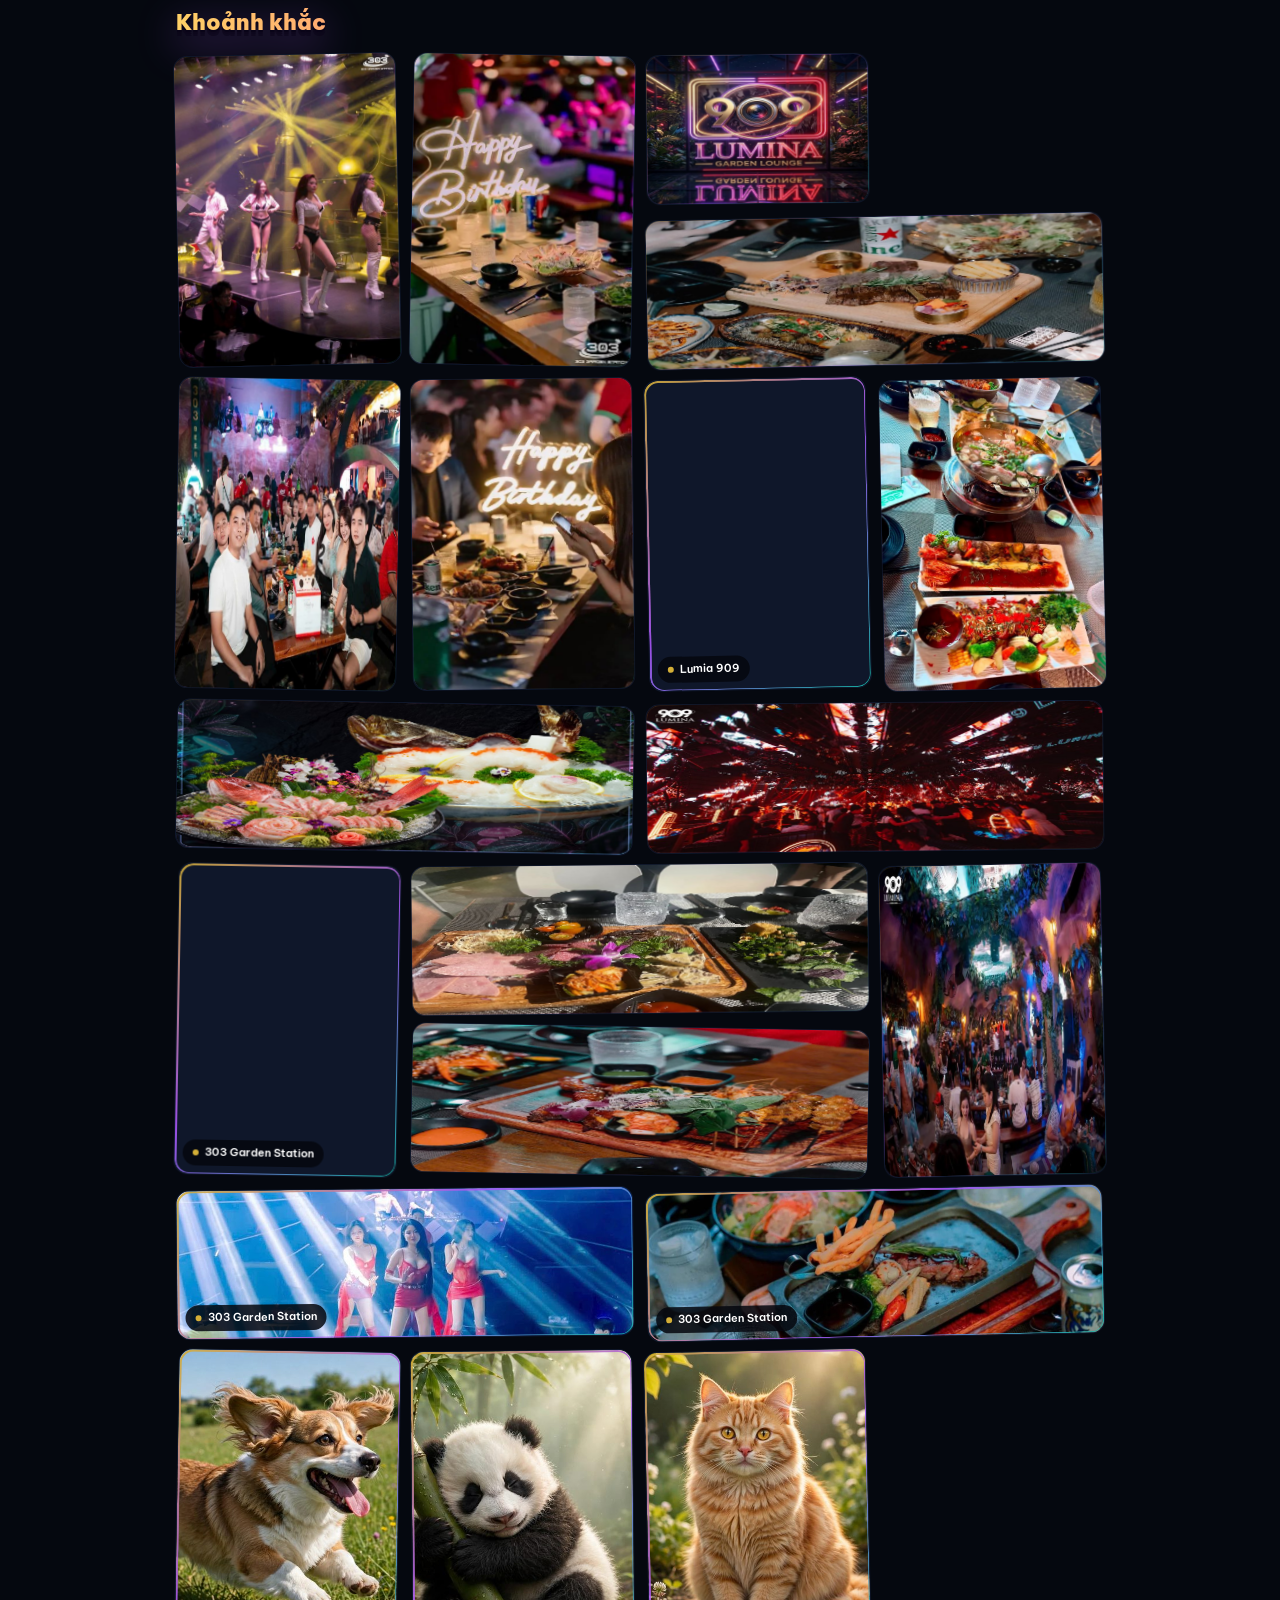
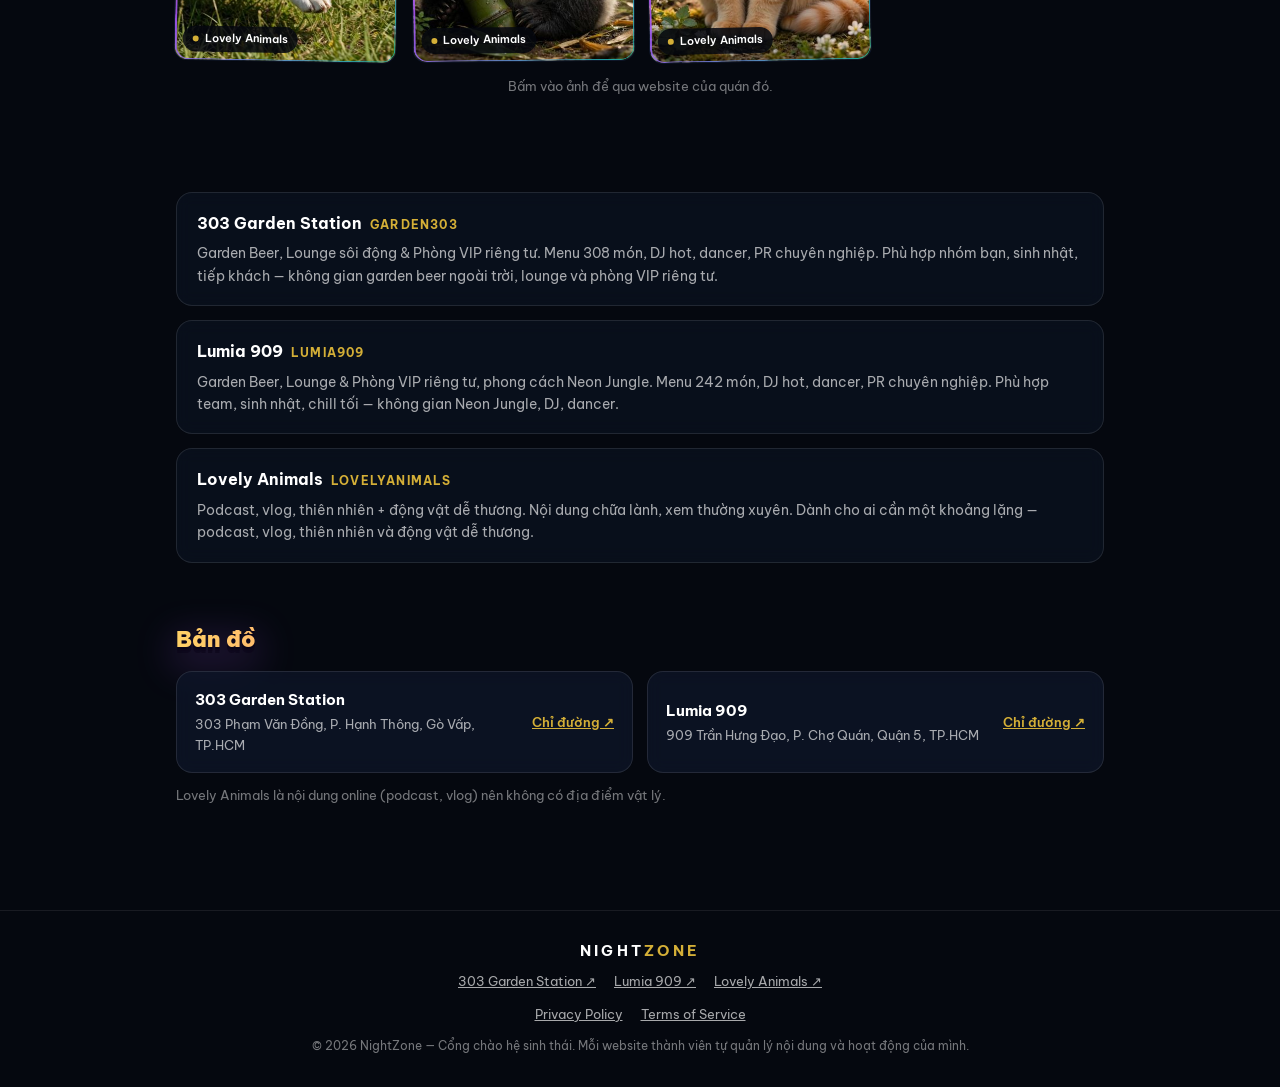
==== commit 99c73493: "Hieu ung Manh ghep: anh Khoanh khac + anh the thanh vien hien dan tu 20 manh ghep (Nguyen chot 2026-" ====
--- a/public/index.html
+++ b/public/index.html
@@ -8,11 +8,20 @@
 <meta property="og:title" content="NightZone — Cổng chào hệ sinh thái">
 <meta property="og:description" content="Khám phá, kết nối và điều hướng tới 303 Garden Station, Lumia 909 và Lovely Animals.">
 <meta property="og:type" content="website">
+<meta property="og:url" content="https://nightzone.vercel.app/">
+<meta property="og:image" content="https://nightzone.vercel.app/images/og-image.jpg">
+<meta property="og:image:width" content="1200">
+<meta property="og:image:height" content="630">
+<meta name="twitter:card" content="summary_large_image">
+<meta name="twitter:title" content="NightZone — Cổng chào hệ sinh thái">
+<meta name="twitter:description" content="Khám phá, kết nối và điều hướng tới 303 Garden Station, Lumia 909 và Lovely Animals.">
+<meta name="twitter:image" content="https://nightzone.vercel.app/images/og-image.jpg">
 <link rel="icon" href="data:image/svg+xml,%3Csvg xmlns='http://www.w3.org/2000/svg' viewBox='0 0 64 64'%3E%3Crect width='64' height='64' rx='12' fill='%2305080f'/%3E%3Ctext x='32' y='42' font-family='Arial,sans-serif' font-size='26' font-weight='bold' fill='%23d4af37' text-anchor='middle'%3ENZ%3C/text%3E%3C/svg%3E">
 <link rel="preconnect" href="https://fonts.googleapis.com">
 <link rel="preconnect" href="https://fonts.gstatic.com" crossorigin>
 <link href="https://fonts.googleapis.com/css2?family=Be+Vietnam+Pro:wght@400;600;700;800;900&display=swap" rel="stylesheet">
 <link rel="stylesheet" href="css/main.css">
+<link rel="stylesheet" href="css/manh-ghep.css">
 </head>
 <body>
 <header class="nz-header">
@@ -80,7 +89,7 @@
   <div class="nz-footer-links">
     <a href="https://gardenstation303-mainnet.vercel.app" target="_blank" rel="noopener noreferrer">303 Garden Station ↗</a>
     <a href="https://lumia909.vercel.app" target="_blank" rel="noopener noreferrer">Lumia 909 ↗</a>
-    <a href="https://tnkh160389githubio.vercel.app" target="_blank" rel="noopener noreferrer">Lovely Animals ↗</a>
+    <a href="https://tnkh160389.github.io" target="_blank" rel="noopener noreferrer">Lovely Animals ↗</a>
   </div>
   <div class="nz-footer-links">
     <a href="privacy.html">Privacy Policy</a>
@@ -90,6 +99,7 @@
 </footer>
 
 <script src="js/main.js"></script>
+<script src="js/manh-ghep.js"></script>
 <script src="js/chatbot.js"></script>
 
 <!-- Chatbot Tier 1 (Phase B): floating button, bottom-right -->
--- a/public/css/main.css
+++ b/public/css/main.css
@@ -611,6 +611,10 @@
   cursor: pointer;
 }
 .nz-chat-ai-back:hover { background: var(--gold-soft); }
+/* Tier 2 (Pi AI) iframe mode: the AI panel becomes a full-bleed frame. */
+.nz-chat-ai.has-frame { padding: 0; overflow: hidden; display: flex; flex-direction: column; }
+.nz-chat-ai-frame { flex: 1; min-height: 0; }
+.nz-chat-ai-frame iframe { width: 100%; height: 100%; border: 0; display: block; background: #fff; }
 .nz-chat-chips {
   display: flex;
   gap: 8px;
--- a/public/css/manh-ghep.css
+++ b/public/css/manh-ghep.css
@@ -0,0 +1,44 @@
+/* Mảnh ghép — tile-assembly photo reveal (Nguyễn, 2026-11-26).
+   Shared effect spec, identical across the 5 ecosystem sites.
+   Applies to: "Khoảnh khắc" collage images + member-card photos.
+   Videos are never touched. No-JS / no-IntersectionObserver: images
+   render normally (hidden state is applied by JS only, at play time). */
+
+.nz-card-media { position: relative; }
+
+/* Tile layer: absolutely covers the photo's box, sits above the img
+   but below the collage app-name chip (chip comes later in the DOM). */
+.mg-tiles {
+  position: absolute;
+  inset: 0;
+  z-index: 1;
+  overflow: hidden;
+  pointer-events: none;
+}
+.mg-tile {
+  position: absolute;
+  background-repeat: no-repeat;
+  opacity: 0;
+  /* Start state is set inline per tile (random small offset + scale).
+     Transition: ease-out cubic, ~0.32s; stagger via inline delay. */
+  transition:
+    transform 0.32s cubic-bezier(0.22, 1, 0.36, 1),
+    opacity 0.32s cubic-bezier(0.22, 1, 0.36, 1);
+  will-change: transform, opacity;
+}
+.mg-tiles.mg-play .mg-tile {
+  transform: translate(0, 0) scale(1) !important;
+  opacity: 1;
+}
+
+/* Img is hidden only while its tiles are assembling (JS adds this class
+   right before building the tiles). After the animation the tiles are
+   removed and the img fades back in. */
+.mg-hidden { opacity: 0 !important; }
+.mg-fade-in { transition: opacity 0.25s ease; }
+
+/* Reduced motion: never hide the img, never animate tiles. */
+@media (prefers-reduced-motion: reduce) {
+  .mg-tiles { display: none; }
+  .mg-hidden { opacity: 1 !important; }
+}
